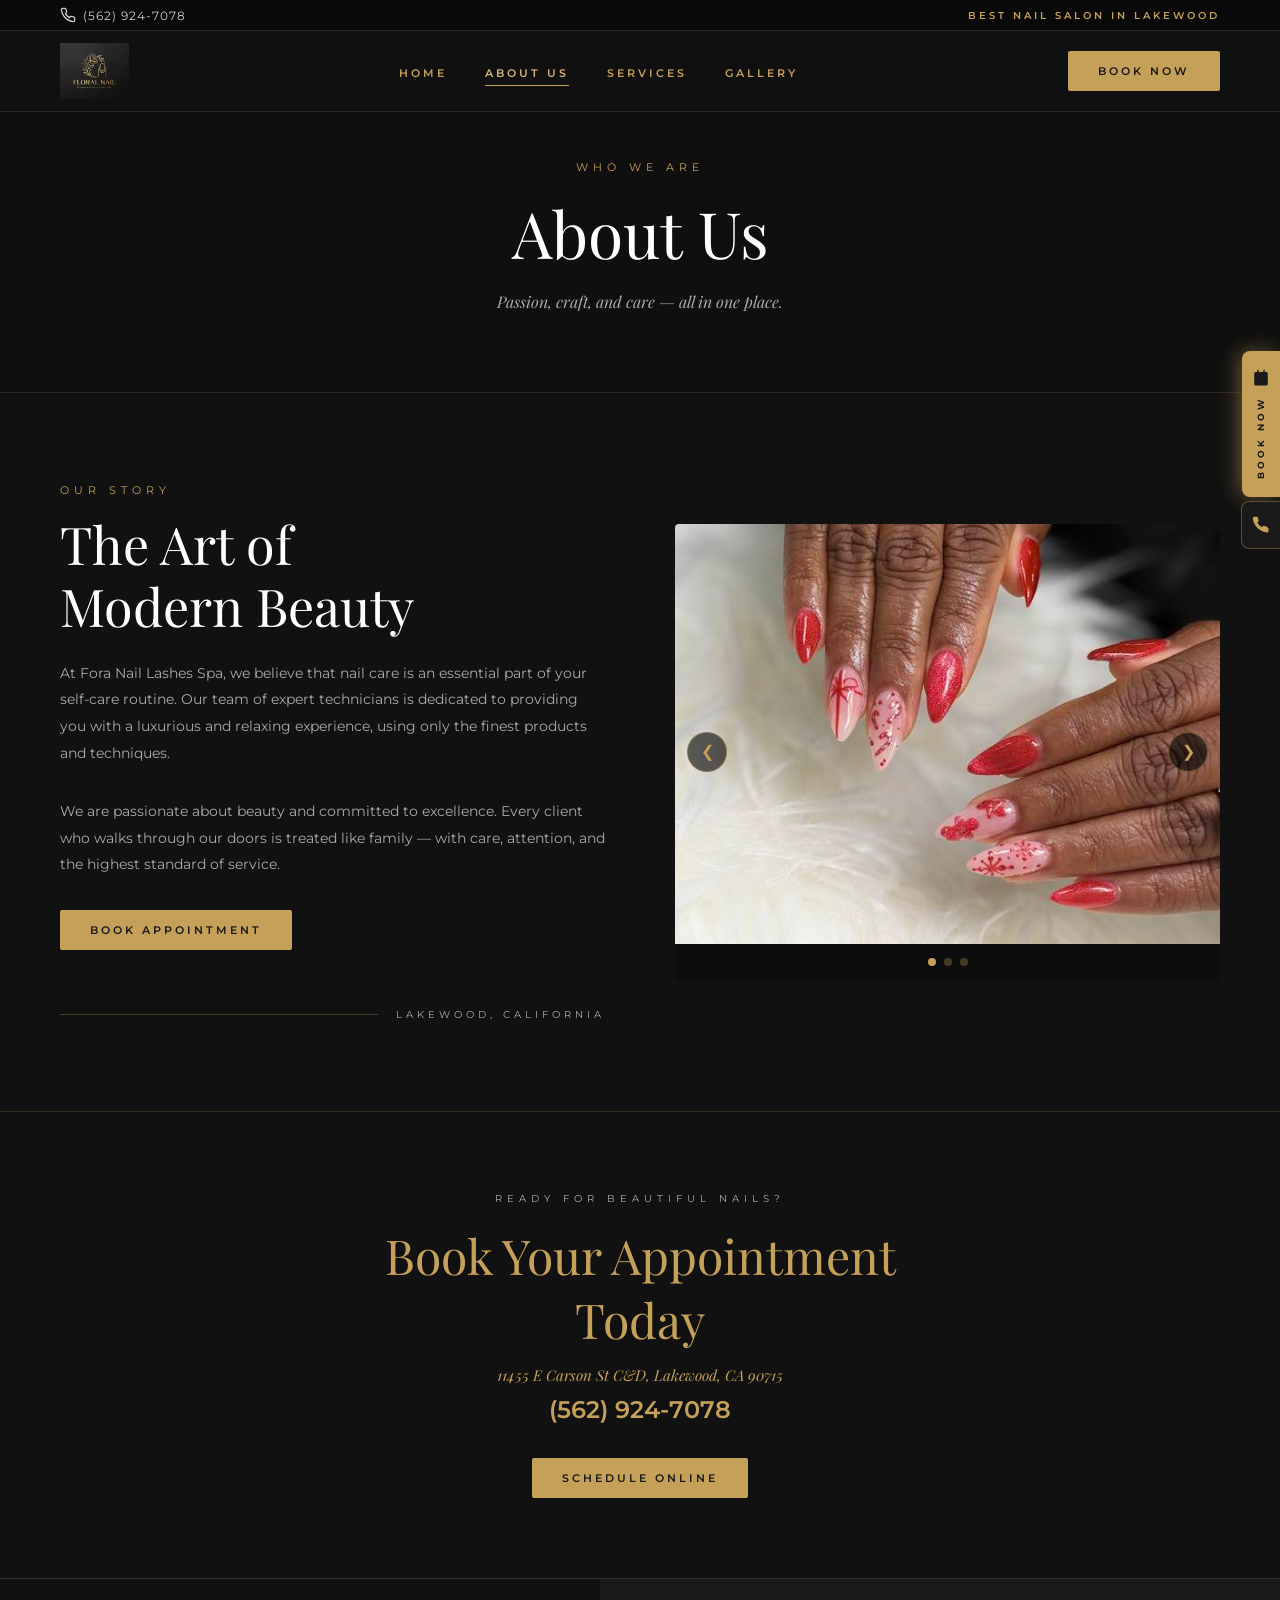
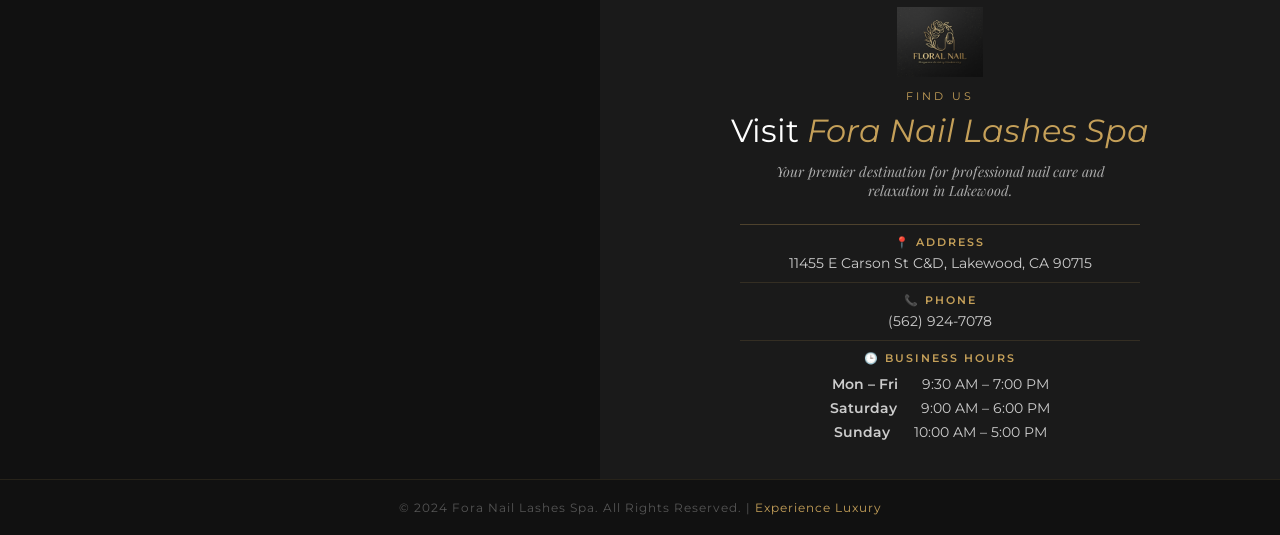
==== about.html @ 73064036 "Initial commit: Fora Nail Lashes Spa website" ====
<!DOCTYPE html>
<html lang="en">
<head>
    <meta charset="UTF-8">
    <meta name="viewport" content="width=device-width, initial-scale=1.0">
    <title>About Us | Fora Nail Lashes Spa – Lakewood, CA</title>
    <meta name="description" content="Learn about Fora Nail Lashes Spa in Lakewood, CA. Our story, our team, and our commitment to luxury nail care and beauty services.">

    <!-- Google Fonts -->
    <link href="https://fonts.googleapis.com/css2?family=Playfair+Display:ital,wght@0,400;0,500;0,600;0,700;1,400&family=Montserrat:wght@300;400;500;600&display=swap" rel="stylesheet">

    <!-- CSS -->
    <link rel="stylesheet" href="styles.min.css">
    <link rel="icon" type="image/jpeg" href="logo.jpg">

    <style>
        /* ===== TEXT LOGO ===== */
        .text-logo {
            display: flex;
            flex-direction: column;
            align-items: flex-start;
            text-decoration: none;
            line-height: 1;
        }
        .text-logo-name {
            font-family: var(--font-heading);
            font-size: 30px;
            font-style: italic;
            font-weight: 400;
            color: var(--primary-gold);
            letter-spacing: 1px;
            line-height: 1;
        }
        .text-logo-tagline {
            font-family: var(--font-body);
            font-size: 8.5px;
            font-weight: 600;
            letter-spacing: 4px;
            text-transform: uppercase;
            color: rgba(197,160,89,0.7);
            margin-top: 5px;
            border-top: 1px solid rgba(197,160,89,0.35);
            padding-top: 4px;
            width: 100%;
        }

        /* ===== PAGE HERO ===== */
        .page-hero {
            padding: 160px 20px 80px;
            text-align: center;
            background: #0f0f0f;
            border-bottom: 1px solid rgba(197,160,89,0.15);
        }
        .page-hero-label {
            display: block;
            font-size: 11px;
            letter-spacing: 5px;
            text-transform: uppercase;
            color: var(--primary-gold);
            margin-bottom: 16px;
        }
        .page-hero-title {
            font-family: var(--font-heading);
            font-size: clamp(40px, 6vw, 64px);
            font-weight: 400;
            color: #ffffff;
            margin-bottom: 16px;
        }
        .page-hero-sub {
            font-family: var(--font-heading);
            font-style: italic;
            font-size: 16px;
            color: var(--text-muted);
        }

        /* ===== SMOOTH SCROLL OFFSET ===== */
        html { scroll-padding-top: 100px; }

        @media (max-width: 768px) {
            .floating-book { display: none; }
            .floating-social { display: none; }
        }
    </style>
</head>
<body>

    <!-- Header -->
    <header class="site-header">
        <div class="top-bar">
            <div class="container top-bar-inner">
                <div class="top-contact">
                    <a href="tel:5629247078" class="phone-link">
                        <svg width="16" height="16" viewBox="0 0 24 24" fill="none" stroke="currentColor" stroke-width="2"><path d="M22 16.92v3a2 2 0 0 1-2.18 2 19.79 19.79 0 0 1-8.63-3.07 19.5 19.5 0 0 1-6-6 19.79 19.79 0 0 1-3.07-8.67A2 2 0 0 1 4.11 2h3a2 2 0 0 1 2 1.72 12.84 12.84 0 0 0 .7 2.81 2 2 0 0 1-.45 2.11L8.09 9.91a16 16 0 0 0 6 6l1.27-1.27a2 2 0 0 1 2.11-.45 12.84 12.84 0 0 0 2.81.7A2 2 0 0 1 22 16.92z"></path></svg>
                        (562) 924-7078
                    </a>
                </div>
                <div class="top-cta">
                    <span class="accent-color">BEST NAIL SALON IN LAKEWOOD</span>
                </div>
            </div>
        </div>

        <nav class="main-header">
            <div class="container header-inner">
                <div class="logo-area">
                    <a href="index.html" class="logo">
                        <img src="logo.jpg" alt="Fora Nail Lashes Spa" class="logo-img">
                    </a>
                </div>

                <div class="main-nav">
                    <ul>
                        <li><a href="index.html">Home</a></li>
                        <li><a href="about.html" class="active">About us</a></li>
                        <li><a href="service.html">Services</a></li>
                        <li><a href="gallery.html">Gallery</a></li>
                    </ul>
                </div>

                <div class="header-actions">
                    <a href="https://foranailslashesspa3332.simplepos.us/" target="_blank" class="btn btn-gold">Book Now</a>
                    <button class="mobile-menu-toggle">
                        <span></span>
                        <span></span>
                        <span></span>
                    </button>
                </div>
            </div>
        </nav>
    </header>

    <!-- Page Hero -->
    <section class="page-hero">
        <span class="page-hero-label">Who We Are</span>
        <h1 class="page-hero-title">About Us</h1>
        <p class="page-hero-sub">Passion, craft, and care — all in one place.</p>
    </section>

    <!-- Our Story Section -->
    <section class="feature-section">
        <div class="container feature-container">
            <div class="feature-text">
                <p class="feature-subtitle">Our Story</p>
                <h2 class="feature-heading">The Art of <br>Modern Beauty</h2>
                <p class="feature-paragraph">At Fora Nail Lashes Spa, we believe that nail care is an essential part of your self-care routine. Our team of expert technicians is dedicated to providing you with a luxurious and relaxing experience, using only the finest products and techniques.</p>
                <p class="feature-paragraph">We are passionate about beauty and committed to excellence. Every client who walks through our doors is treated like family — with care, attention, and the highest standard of service.</p>
                <a href="https://foranailslashesspa3332.simplepos.us/" target="_blank" class="btn btn-gold feature-btn">Book Appointment</a>
                <div class="feature-footer">
                    <span class="feature-footer-line"></span>
                    <span class="feature-address">LAKEWOOD, CALIFORNIA</span>
                </div>
            </div>
            <div class="feature-images">
                <div class="slider-wrapper">
                    <div class="slider-nav">
                        <button class="nav-btn prev-btn" onclick="moveSlider(-1)">❮</button>
                        <button class="nav-btn next-btn" onclick="moveSlider(1)">❯</button>
                    </div>
                    <div class="slider-track" id="aboutSlider">
                        <div class="slide"><img src="our-story-1.jpg" alt="About Fora Nail Lashes Spa 1"></div>
                        <div class="slide"><img src="our-story-2.jpg" alt="About Fora Nail Lashes Spa 2"></div>
                        <div class="slide"><img src="our-story-3.jpg" alt="About Fora Nail Lashes Spa 3"></div>
                    </div>
                    <div class="slider-dots" id="sliderDots"></div>
                </div>
            </div>
        </div>
    </section>

    <!-- CTA Section -->
    <section class="cta-section">
        <div class="container">
            <div class="cta-inner">
                <p class="cta-subtitle">READY FOR BEAUTIFUL NAILS?</p>
                <h2 class="cta-heading" style="color: var(--primary-gold);">Book Your Appointment Today</h2>
                <p class="cta-address" style="color: var(--primary-gold);">11455 E Carson St C&D, Lakewood, CA 90715</p>
                <a href="tel:5629247078" class="cta-phone" style="color: var(--primary-gold);">(562) 924-7078</a>
                <a href="https://foranailslashesspa3332.simplepos.us/" target="_blank" class="btn btn-gold cta-btn">Schedule Online</a>
            </div>
        </div>
    </section>

    <!-- Footer -->
    <footer class="site-footer" style="background-color: #111111;">
        <div class="footer-container" style="display: flex; flex-wrap: wrap; min-height: 320px;">
            <div class="footer-map-container" style="flex: 1; min-width: 300px; min-height: 320px;">
                <iframe src="https://www.google.com/maps/embed?pb=!1m18!1m12!1m3!1d3114.773812836254!2d-121.28258!3d38.677!2m3!1f0!2f0!3f0!3m2!1i1024!2i768!4f13.1!3m3!1m2!1s0x809ade2558853b85%3A0x34813c7fcc2415b9!2sVIP%20Nails%20%26%20Spa!5e0!3m2!1sen!2sus!4v1712800000000!5m2!1sen!2sus" width="100%" height="100%" style="border:0;" allowfullscreen="" loading="lazy"></iframe>
            </div>
            <div class="footer-info-container" style="flex: 1; padding: 28px 40px; background-color: #1a1a1a; display: flex; flex-direction: column; align-items: center; justify-content: center; text-align: center;">
                <div style="margin-bottom: 12px;">
                    <a href="index.html" class="logo">
                        <img src="logo.jpg" alt="Fora Nail Lashes Spa" class="logo-img footer-logo-img">
                    </a>
                </div>
                <p style="color: var(--primary-gold); font-size: 11px; letter-spacing: 3px; text-transform: uppercase; margin-bottom: 8px;">Find Us</p>
                <h2 style="color: #ffffff; font-size: 32px; margin-bottom: 12px; font-weight: 400;">Visit <span style="color: var(--primary-gold); font-style: italic;">Fora Nail Lashes Spa</span></h2>
                <p style="color: #aaaaaa; font-family: var(--font-heading); font-style: italic; font-size: 14px; margin-bottom: 24px; max-width: 380px;">Your premier destination for professional nail care and relaxation in Lakewood.</p>
                <div style="width: 100%; max-width: 400px;">
                    <div style="padding: 10px 0; border-top: 1px solid rgba(197,160,89,0.3);">
                        <span style="display: block; font-size: 11px; color: var(--primary-gold); letter-spacing: 2px; text-transform: uppercase; margin-bottom: 4px; font-weight: 600;">📍 Address</span>
                        <a href="https://maps.app.goo.gl/YourGoogleMapsLink" target="_blank" style="font-size: 14px; color: #cccccc;">11455 E Carson St C&D, Lakewood, CA 90715</a>
                    </div>
                    <div style="padding: 10px 0; border-top: 1px solid rgba(197,160,89,0.15);">
                        <span style="display: block; font-size: 11px; color: var(--primary-gold); letter-spacing: 2px; text-transform: uppercase; margin-bottom: 4px; font-weight: 600;">📞 Phone</span>
                        <a href="tel:5629247078" style="font-size: 14px; color: #cccccc;">(562) 924-7078</a>
                    </div>
                    <div style="padding: 10px 0; border-top: 1px solid rgba(197,160,89,0.15);">
                        <span style="display: block; font-size: 11px; color: var(--primary-gold); letter-spacing: 2px; text-transform: uppercase; margin-bottom: 10px; font-weight: 600;">🕒 Business Hours</span>
                        <div style="display: flex; flex-direction: column; align-items: center; gap: 6px;">
                            <div style="display: flex; justify-content: center; gap: 24px; font-size: 14px; color: #cccccc; width: 100%;">
                                <span style="font-weight: 600;">Mon – Fri</span>
                                <span>9:30 AM – 7:00 PM</span>
                            </div>
                            <div style="display: flex; justify-content: center; gap: 24px; font-size: 14px; color: #cccccc; width: 100%;">
                                <span style="font-weight: 600;">Saturday</span>
                                <span>9:00 AM – 6:00 PM</span>
                            </div>
                            <div style="display: flex; justify-content: center; gap: 24px; font-size: 14px; color: #cccccc; width: 100%;">
                                <span style="font-weight: 600;">Sunday</span>
                                <span>10:00 AM – 5:00 PM</span>
                            </div>
                        </div>
                    </div>
                </div>
            </div>
        </div>
        <div class="footer-bottom">
            <p>&copy; 2024 Fora Nail Lashes Spa. All Rights Reserved. | <span style="color: var(--primary-gold);">Experience Luxury</span></p>
        </div>
    </footer>

    <!-- Floating Social -->

    <!-- Floating Book Now -->
    <div class="floating-book">
        <a href="https://foranailslashesspa3332.simplepos.us/" target="_blank" class="float-book-btn" aria-label="Book Appointment">
            <svg viewBox="0 0 24 24" xmlns="http://www.w3.org/2000/svg"><rect x="3" y="4" width="18" height="18" rx="2" ry="2"/><line x1="16" y1="2" x2="16" y2="6" stroke="#1a1a1a" stroke-width="2" stroke-linecap="round"/><line x1="8" y1="2" x2="8" y2="6" stroke="#1a1a1a" stroke-width="2" stroke-linecap="round"/><line x1="3" y1="10" x2="21" y2="10" stroke="#1a1a1a" stroke-width="2"/></svg>
            <span>Book Now</span>
        </a>
        <a href="tel:5629247078" class="float-call-btn" aria-label="Call Us">
            <svg viewBox="0 0 24 24" xmlns="http://www.w3.org/2000/svg"><path d="M22 16.92v3a2 2 0 0 1-2.18 2 19.79 19.79 0 0 1-8.63-3.07A19.5 19.5 0 0 1 4.11 12a19.79 19.79 0 0 1-3.07-8.67A2 2 0 0 1 3 1.11h3a2 2 0 0 1 2 1.72c.127.96.361 1.903.7 2.81a2 2 0 0 1-.45 2.11L7.09 8.91a16 16 0 0 0 6 6l1.27-1.27a2 2 0 0 1 2.11-.45c.907.339 1.85.573 2.81.7A2 2 0 0 1 21 16h.92z"/></svg>
        </a>
    </div>

    <!-- Scripts -->
    <script>
        // About Slider
        let currentAboutSlide = 0;
        const aboutTrack = document.getElementById('aboutSlider');
        const aboutSlides = document.querySelectorAll('.slide');
        const dotsContainer = document.getElementById('sliderDots');

        aboutSlides.forEach((_, i) => {
            const dot = document.createElement('button');
            dot.className = 'dot' + (i === 0 ? ' active' : '');
            dot.onclick = () => goToSlide(i);
            dotsContainer.appendChild(dot);
        });

        function updateSlider() {
            aboutTrack.style.transform = `translateX(-${currentAboutSlide * 100}%)`;
            document.querySelectorAll('.dot').forEach((dot, i) => {
                dot.classList.toggle('active', i === currentAboutSlide);
            });
        }
        function moveSlider(dir) {
            currentAboutSlide = (currentAboutSlide + dir + aboutSlides.length) % aboutSlides.length;
            updateSlider();
        }
        function goToSlide(index) {
            currentAboutSlide = index;
            updateSlider();
        }
        let aboutInterval = setInterval(() => moveSlider(1), 4000);
        document.querySelector('.slider-wrapper').addEventListener('mouseenter', () => clearInterval(aboutInterval));
        document.querySelector('.slider-wrapper').addEventListener('mouseleave', () => aboutInterval = setInterval(() => moveSlider(1), 4000));

        // Mobile Menu
        const menuToggle = document.querySelector('.mobile-menu-toggle');
        const mainNav = document.querySelector('.main-nav');
        menuToggle.addEventListener('click', () => {
            menuToggle.classList.toggle('active');
            mainNav.classList.toggle('active');
        });

        // Sticky Header
        window.addEventListener('scroll', () => {
            const header = document.querySelector('.main-header');
            header.classList.toggle('scrolled', window.scrollY > 100);
        });
    </script>
</body>
</html>
---- styles.min.css ----
/* ===== CSS VARIABLES ===== */
:root {
    --primary-gold: #C5A059;
    --light-gold: #D4B578;
    --dark-bg: #111111;
    --darker-bg: #0f0f0f;
    --card-bg: #1a1a1a;
    --text-primary: #ffffff;
    --text-secondary: #cccccc;
    --text-muted: #aaaaaa;
    --font-heading: 'Playfair Display', serif;
    --font-body: 'Montserrat', sans-serif;
}

/* ===== RESET & BASE ===== */
*, *::before, *::after { box-sizing: border-box; margin: 0; padding: 0; }
html { scroll-behavior: smooth; scroll-padding-top: 100px; }
body {
    font-family: var(--font-body);
    background-color: var(--dark-bg);
    color: var(--text-primary);
    overflow-x: hidden;
}
a { text-decoration: none; color: inherit; }
img { max-width: 100%; display: block; }
ul { list-style: none; }

/* ===== CONTAINER ===== */
.container {
    max-width: 1200px;
    margin: 0 auto;
    padding: 0 20px;
}

.accent-color { color: var(--primary-gold); }

/* ===== BUTTONS ===== */
.btn {
    display: inline-block;
    padding: 13px 30px;
    font-family: var(--font-body);
    font-size: 11px;
    font-weight: 600;
    letter-spacing: 3px;
    text-transform: uppercase;
    border-radius: 2px;
    transition: all 0.3s ease;
    cursor: pointer;
    border: none;
}
.btn-gold {
    background: var(--primary-gold);
    color: #1a1a1a;
}
.btn-gold:hover {
    background: var(--light-gold);
    transform: translateY(-2px);
    box-shadow: 0 8px 25px rgba(197,160,89,0.4);
}
.btn-outline-gold {
    background: transparent;
    color: var(--primary-gold);
    border: 1px solid var(--primary-gold);
}
.btn-outline-gold:hover {
    background: var(--primary-gold);
    color: #1a1a1a;
}

/* ===== SITE HEADER ===== */
.site-header {
    position: fixed;
    top: 0;
    left: 0;
    right: 0;
    z-index: 1000;
}

/* Top Bar */
.top-bar {
    background: rgba(10,10,10,0.98);
    border-bottom: 1px solid rgba(197,160,89,0.2);
    padding: 7px 0;
}
.top-bar-inner {
    display: flex;
    justify-content: space-between;
    align-items: center;
}
.phone-link {
    display: flex;
    align-items: center;
    gap: 7px;
    color: var(--text-secondary);
    font-size: 12px;
    letter-spacing: 1px;
    transition: color 0.3s;
}
.phone-link:hover { color: var(--primary-gold); }
.top-cta {
    font-size: 10px;
    letter-spacing: 3px;
    font-weight: 600;
    color: var(--primary-gold);
}

/* Main Nav Bar */
.main-header {
    background: rgba(17,17,17,0.92);
    backdrop-filter: blur(12px);
    -webkit-backdrop-filter: blur(12px);
    border-bottom: 1px solid rgba(197,160,89,0.15);
    transition: background 0.3s ease, box-shadow 0.3s ease;
}
.main-header.scrolled {
    background: rgba(8,8,8,0.99);
    box-shadow: 0 4px 30px rgba(0,0,0,0.6);
}
.header-inner {
    display: flex;
    align-items: center;
    justify-content: space-between;
    padding: 12px 20px;
}
.logo-area { flex-shrink: 0; }
.logo { display: flex; align-items: center; }
.logo-image {
    height: 54px;
    width: auto;
    object-fit: contain;
}
.logo-img {
    height: 56px;
    width: auto;
    object-fit: contain;
    display: block;
}
.footer-logo-img {
    height: 70px;
}

/* Navigation Links */
.main-nav ul {
    display: flex;
    gap: 38px;
    align-items: center;
}
.main-nav a {
    font-size: 11px;
    font-weight: 600;
    letter-spacing: 3px;
    text-transform: uppercase;
    color: var(--primary-gold) !important;
    padding: 4px 0;
    position: relative;
    transition: color 0.3s;
}
.main-nav a::after {
    content: '';
    position: absolute;
    bottom: -2px;
    left: 0;
    width: 0;
    height: 1px;
    background: var(--primary-gold);
    transition: width 0.3s ease;
}
.main-nav a:hover::after,
.main-nav a.active::after { width: 100%; }
.main-nav a:hover,
.main-nav a.active { color: var(--light-gold) !important; }

/* Header CTA + Hamburger */
.header-actions {
    display: flex;
    align-items: center;
    gap: 16px;
}
.mobile-menu-toggle {
    display: none;
    flex-direction: column;
    gap: 5px;
    background: none;
    border: none;
    cursor: pointer;
    padding: 4px;
}
.mobile-menu-toggle span {
    display: block;
    width: 24px;
    height: 2px;
    background: var(--primary-gold);
    border-radius: 2px;
    transition: all 0.3s ease;
}
.mobile-menu-toggle.active span:nth-child(1) { transform: rotate(45deg) translate(5px, 5px); }
.mobile-menu-toggle.active span:nth-child(2) { opacity: 0; }
.mobile-menu-toggle.active span:nth-child(3) { transform: rotate(-45deg) translate(5px, -5px); }

/* ===== HERO SECTION ===== */
.hero-section {
    position: relative;
    min-height: 100vh;
    padding: 0 !important;
    display: flex;
    align-items: center;
    justify-content: center;
    text-align: center;
    overflow: hidden;
}
.hero-bg-slider {
    position: absolute;
    inset: 0;
    z-index: 0;
}
.hero-bg-slide {
    position: absolute;
    inset: 0;
    background-size: cover;
    background-position: center;
    background-repeat: no-repeat;
    opacity: 0;
    transition: opacity 1.4s ease-in-out;
}
.hero-bg-slide.active { opacity: 1; }
.hero-overlay {
    position: absolute;
    inset: 0;
    z-index: 1;
    background: linear-gradient(
        to bottom,
        rgba(0,0,0,0.55) 0%,
        rgba(0,0,0,0.35) 50%,
        rgba(0,0,0,0.65) 100%
    ) !important;
}
.hero-content {
    position: relative;
    z-index: 2;
    max-width: 720px;
    padding: 20px;
    padding-top: 0 !important;
}
.hero-badge {
    display: inline-block;
    font-family: var(--font-body);
    font-size: 10px;
    font-weight: 600;
    letter-spacing: 5px;
    text-transform: uppercase;
    color: var(--primary-gold);
    border: 1px solid rgba(197,160,89,0.55);
    padding: 9px 24px;
    margin-bottom: 28px;
    border-radius: 1px;
}
.hero-title {
    font-family: var(--font-heading);
    font-size: clamp(52px, 9vw, 88px);
    font-weight: 400;
    line-height: 1.08;
    color: #ffffff;
    margin-bottom: 22px;
    text-shadow: 0 2px 20px rgba(0,0,0,0.9), 0 0 40px rgba(197,160,89,0.4) !important;
}
.hero-subtitle {
    font-family: var(--font-body);
    font-size: 13px;
    letter-spacing: 5px;
    text-transform: uppercase;
    color: var(--text-secondary);
    margin-bottom: 10px;
    text-shadow: 0 2px 8px rgba(0,0,0,0.8) !important;
}
.hero-address {
    font-family: var(--font-heading);
    font-size: 15px;
    font-style: italic;
    color: var(--primary-gold);
    margin-bottom: 20px;
    text-shadow: 0 2px 8px rgba(0,0,0,0.8) !important;
}
.hero-divider {
    display: flex;
    align-items: center;
    justify-content: center;
    gap: 18px;
    margin: 20px 0;
}
.divider-line {
    display: block;
    width: 80px;
    height: 1px;
    background: rgba(197,160,89,0.45);
}
.divider-icon { color: var(--primary-gold); font-size: 16px; }

/* ===== FEATURE / OUR STORY SECTION ===== */
.feature-section {
    padding: 90px 0;
    background: #111111;
}
.feature-container {
    display: flex;
    align-items: center;
    gap: 70px;
    flex-wrap: wrap;
}
.feature-text { flex: 1; min-width: 300px; }
.feature-subtitle {
    display: block;
    color: var(--primary-gold);
    font-size: 11px;
    letter-spacing: 5px;
    text-transform: uppercase;
    margin-bottom: 16px;
}
.feature-heading {
    font-family: var(--font-heading);
    font-size: clamp(34px, 5vw, 52px);
    font-weight: 400;
    line-height: 1.2;
    color: #ffffff;
    margin-bottom: 22px;
}
.feature-paragraph {
    color: var(--text-muted);
    font-size: 14px;
    line-height: 1.9;
    margin-bottom: 32px;
}
.feature-btn { margin-bottom: 28px; display: inline-block; }
.feature-footer {
    display: flex;
    align-items: center;
    gap: 18px;
    margin-top: 30px;
}
.feature-footer-line {
    display: block;
    flex: 1;
    height: 1px;
    background: rgba(197,160,89,0.3);
}
.feature-address {
    font-size: 10px;
    letter-spacing: 4px;
    color: var(--text-muted);
    white-space: nowrap;
    text-transform: uppercase;
}
.feature-images { flex: 1; min-width: 300px; }

/* ===== ABOUT SLIDER ===== */
.slider-wrapper {
    position: relative;
    overflow: hidden;
    border-radius: 4px;
}
.slider-nav {
    position: absolute;
    top: 50%;
    transform: translateY(-50%);
    left: 0;
    right: 0;
    display: flex;
    justify-content: space-between;
    z-index: 10;
    padding: 0 12px;
    pointer-events: none;
}
.nav-btn {
    pointer-events: all;
    background: rgba(0,0,0,0.6);
    color: var(--primary-gold);
    border: 1px solid rgba(197,160,89,0.4);
    width: 40px;
    height: 40px;
    border-radius: 50%;
    font-size: 16px;
    cursor: pointer;
    transition: all 0.3s ease;
    display: flex;
    align-items: center;
    justify-content: center;
}
.nav-btn:hover {
    background: var(--primary-gold);
    color: #1a1a1a;
}
.slider-track {
    display: flex;
    transition: transform 0.5s ease;
}
.slide { min-width: 100%; }
.slide img { width: 100%; height: 420px; object-fit: cover; display: block; }
.slider-dots {
    display: flex;
    justify-content: center;
    gap: 8px;
    padding: 14px;
    background: rgba(0,0,0,0.25);
}
.dot {
    width: 8px;
    height: 8px;
    border-radius: 50%;
    background: rgba(197,160,89,0.3);
    border: none;
    cursor: pointer;
    transition: background 0.3s;
    padding: 0;
}
.dot.active { background: var(--primary-gold); }

/* ===== SERVICES SECTION ===== */
.services-section {
    background: #0f0f0f;
    padding: 80px 0 0;
}
.services-header {
    text-align: center;
    margin-bottom: 50px;
    padding: 0 20px;
}
.services-label {
    display: block;
    color: var(--primary-gold);
    font-size: 11px;
    letter-spacing: 5px;
    text-transform: uppercase;
    margin-bottom: 12px;
}
.services-title {
    font-family: var(--font-heading);
    font-size: clamp(32px, 5vw, 50px);
    font-weight: 400;
    color: #ffffff;
}
.services-grid {
    display: grid;
    grid-template-columns: repeat(4, 1fr);
}
.service-card { position: relative; overflow: hidden; }
.service-text-card {
    background: #1a1a1a;
    display: flex;
    flex-direction: column;
    align-items: center;
    justify-content: center;
    padding: 40px 24px;
    min-height: 260px;
    border: 1px solid rgba(197,160,89,0.08);
}
.service-name {
    font-family: var(--font-heading);
    font-size: 26px;
    font-weight: 400;
    color: #ffffff;
    margin-bottom: 20px;
    text-align: center;
}
.service-menu-btn {
    display: inline-block;
    font-size: 10px;
    letter-spacing: 3px;
    text-transform: uppercase;
    color: var(--primary-gold);
    border: 1px solid rgba(197,160,89,0.4);
    padding: 9px 22px;
    transition: all 0.3s ease;
    border-radius: 1px;
}
.service-menu-btn:hover {
    background: var(--primary-gold);
    color: #1a1a1a;
    border-color: var(--primary-gold);
}
.service-photo-card { min-height: 260px; }
.service-photo-card img {
    width: 100%;
    height: 100%;
    min-height: 260px;
    object-fit: cover;
    display: block;
    transition: transform 0.5s ease;
}
.service-photo-card:hover img { transform: scale(1.06); }
.service-span-2 { grid-column: span 2; }
.service-photo-card { background-color: #1a1a1a; }

/* ===== CTA SECTION ===== */
.cta-section {
    background: #111111;
    border-top: 1px solid rgba(197,160,89,0.2);
    border-bottom: 1px solid rgba(197,160,89,0.2);
    padding: 80px 20px;
    text-align: center;
}
.cta-inner { max-width: 600px; margin: 0 auto; }
.cta-subtitle {
    font-size: 10px;
    letter-spacing: 5px;
    color: var(--text-muted);
    margin-bottom: 18px;
}
.cta-heading {
    font-family: var(--font-heading);
    font-size: clamp(30px, 5vw, 48px);
    font-weight: 400;
    margin-bottom: 14px;
}
.cta-address {
    font-family: var(--font-heading);
    font-style: italic;
    font-size: 15px;
    margin-bottom: 10px;
}
.cta-phone {
    display: block;
    font-size: 24px;
    font-weight: 600;
    margin-bottom: 34px;
    transition: opacity 0.3s;
}
.cta-phone:hover { opacity: 0.8; }
.cta-btn { display: inline-block; }

/* ===== FOOTER ===== */
.site-footer { background: #111111; }
.footer-container { display: flex; flex-wrap: wrap; min-height: 320px; }
.footer-map-container { flex: 1; min-width: 300px; min-height: 320px; }
.footer-info-container {
    flex: 1;
    padding: 28px 40px;
    background-color: #1a1a1a;
    display: flex;
    flex-direction: column;
    align-items: center;
    justify-content: center;
    text-align: center;
}
.footer-bottom {
    text-align: center;
    padding: 20px;
    border-top: 1px solid rgba(197,160,89,0.12);
    font-size: 12px;
    color: #555555;
    letter-spacing: 1px;
}

/* ===== SECTION LABEL ===== */
.section-label {
    display: block;
    color: var(--primary-gold);
    font-size: 12px;
    letter-spacing: 5px;
    text-transform: uppercase;
    margin-bottom: 14px;
}

/* ===== GALLERY ===== */
.gallery-section { padding: 70px 40px 50px; background: #0f0f0f; }
.gal-item { position: relative; cursor: pointer; overflow: hidden; border-radius: 4px; height: 240px; }
.gal-item img { width: 100%; height: 100%; object-fit: cover; transition: transform 0.5s ease; }
.gal-item:hover img { transform: scale(1.07); }
.gal-overlay {
    position: absolute;
    inset: 0;
    background: rgba(197,160,89,0.3);
    display: flex;
    align-items: center;
    justify-content: center;
    opacity: 0;
    transition: opacity 0.3s ease;
}
.gal-item:hover .gal-overlay { opacity: 1; }

/* ===== REVIEW CARDS ===== */
.review-card {
    background-color: #1e1e1e;
    padding: 24px;
    border-radius: 8px;
    border: 1px solid rgba(197,160,89,0.2);
    text-align: left;
    flex: 1;
    min-width: 280px;
    max-width: 360px;
    transition: transform 0.3s ease, border-color 0.3s ease;
}
.review-card:hover {
    transform: translateY(-6px);
    border-color: var(--primary-gold);
}

/* ===== FLOATING SOCIAL (LEFT) ===== */
.floating-social {
    position: fixed;
    left: 0;
    top: 50%;
    transform: translateY(-50%);
    z-index: 10000;
    display: flex;
    flex-direction: column;
    gap: 3px;
}
.social-tab {
    width: 46px;
    height: 46px;
    display: flex;
    align-items: center;
    justify-content: center;
    background: rgba(17,17,17,0.92);
    border: 1px solid rgba(197,160,89,0.4);
    border-left: none;
    color: var(--primary-gold);
    transition: all 0.3s ease;
    border-radius: 0 6px 6px 0;
}
.social-tab:hover {
    background: var(--primary-gold);
    color: #111;
    width: 54px;
}
.social-tab svg { width: 18px; height: 18px; fill: currentColor; }

/* ===== FLOATING BOOK NOW (RIGHT) ===== */
.floating-book {
    position: fixed;
    right: 0;
    top: 50%;
    transform: translateY(-50%);
    z-index: 9998;
    display: flex;
    flex-direction: column;
    align-items: center;
}
.float-book-btn {
    background: var(--primary-gold);
    color: #1a1a1a;
    padding: 18px 10px;
    border-radius: 8px 0 0 8px;
    text-decoration: none;
    display: flex;
    flex-direction: column;
    align-items: center;
    gap: 10px;
    box-shadow: -4px 0 20px rgba(197,160,89,0.45);
    transition: padding 0.2s ease, box-shadow 0.2s ease;
}
.float-book-btn:hover {
    box-shadow: -6px 0 30px rgba(197,160,89,0.7);
    padding-right: 4px;
}
.float-book-btn span {
    font-family: var(--font-body);
    font-size: 9px;
    font-weight: 700;
    letter-spacing: 3px;
    text-transform: uppercase;
    writing-mode: vertical-lr;
    transform: rotate(180deg);
    color: #1a1a1a;
}
.float-book-btn svg { width: 18px; height: 18px; flex-shrink: 0; fill: #1a1a1a; }
.float-call-btn {
    background: #1a1a1a;
    border: 1px solid rgba(197,160,89,0.4);
    border-right: none;
    color: var(--primary-gold);
    padding: 14px 10px;
    border-radius: 8px 0 0 8px;
    text-decoration: none;
    display: flex;
    align-items: center;
    justify-content: center;
    margin-top: 4px;
    transition: background 0.2s ease;
}
.float-call-btn:hover { background: rgba(197,160,89,0.15); }
.float-call-btn svg { width: 18px; height: 18px; fill: currentColor; }

/* ===== LIGHTBOX ===== */
#lightbox {
    display: none;
    position: fixed;
    z-index: 99999;
    padding-top: 50px;
    left: 0; top: 0;
    width: 100%; height: 100%;
    overflow: auto;
    background-color: rgba(0,0,0,0.95);
    cursor: pointer;
}
.lightbox-content {
    margin: auto;
    display: block;
    max-width: 90%;
    max-height: 80vh;
    border: 2px solid var(--primary-gold);
    border-radius: 8px;
    object-fit: contain;
    cursor: default;
}
#caption {
    margin: auto;
    display: block;
    width: 80%;
    max-width: 700px;
    text-align: center;
    color: var(--primary-gold);
    padding: 20px 0;
    font-family: var(--font-heading);
    font-size: 24px;
    font-style: italic;
}
.close-lightbox {
    position: fixed;
    top: 15px; right: 35px;
    color: var(--primary-gold);
    font-size: 40px;
    font-weight: bold;
    cursor: pointer;
    transition: 0.3s;
    line-height: 1;
}
.close-lightbox:hover { color: #fff; }

/* ===== MOBILE RESPONSIVE ===== */
@media (max-width: 1024px) {
    .services-grid { grid-template-columns: repeat(2, 1fr); }
}
@media (max-width: 768px) {
    .main-nav {
        position: fixed;
        inset: 0;
        background: rgba(8,8,8,0.99);
        z-index: 9999;
        display: none;
        align-items: center;
        justify-content: center;
    }
    .main-nav.active { display: flex; }
    .main-nav ul { flex-direction: column; gap: 32px; text-align: center; }
    .main-nav a { font-size: 14px; letter-spacing: 4px; }
    .mobile-menu-toggle { display: flex; }
    .header-actions .btn-gold { display: none; }
    .feature-container { flex-direction: column; gap: 40px; }
    .services-grid { grid-template-columns: repeat(2, 1fr); }
    .footer-container { flex-direction: column; }
    .footer-map-container { min-height: 250px; }
    .gallery-section { padding: 50px 16px 40px; }
    .floating-book { display: none; }
    .floating-social { display: none; }
}
@media (max-width: 480px) {
    .services-grid { grid-template-columns: 1fr; }
    .hero-title { font-size: 40px; }
    .top-cta { display: none; }
}
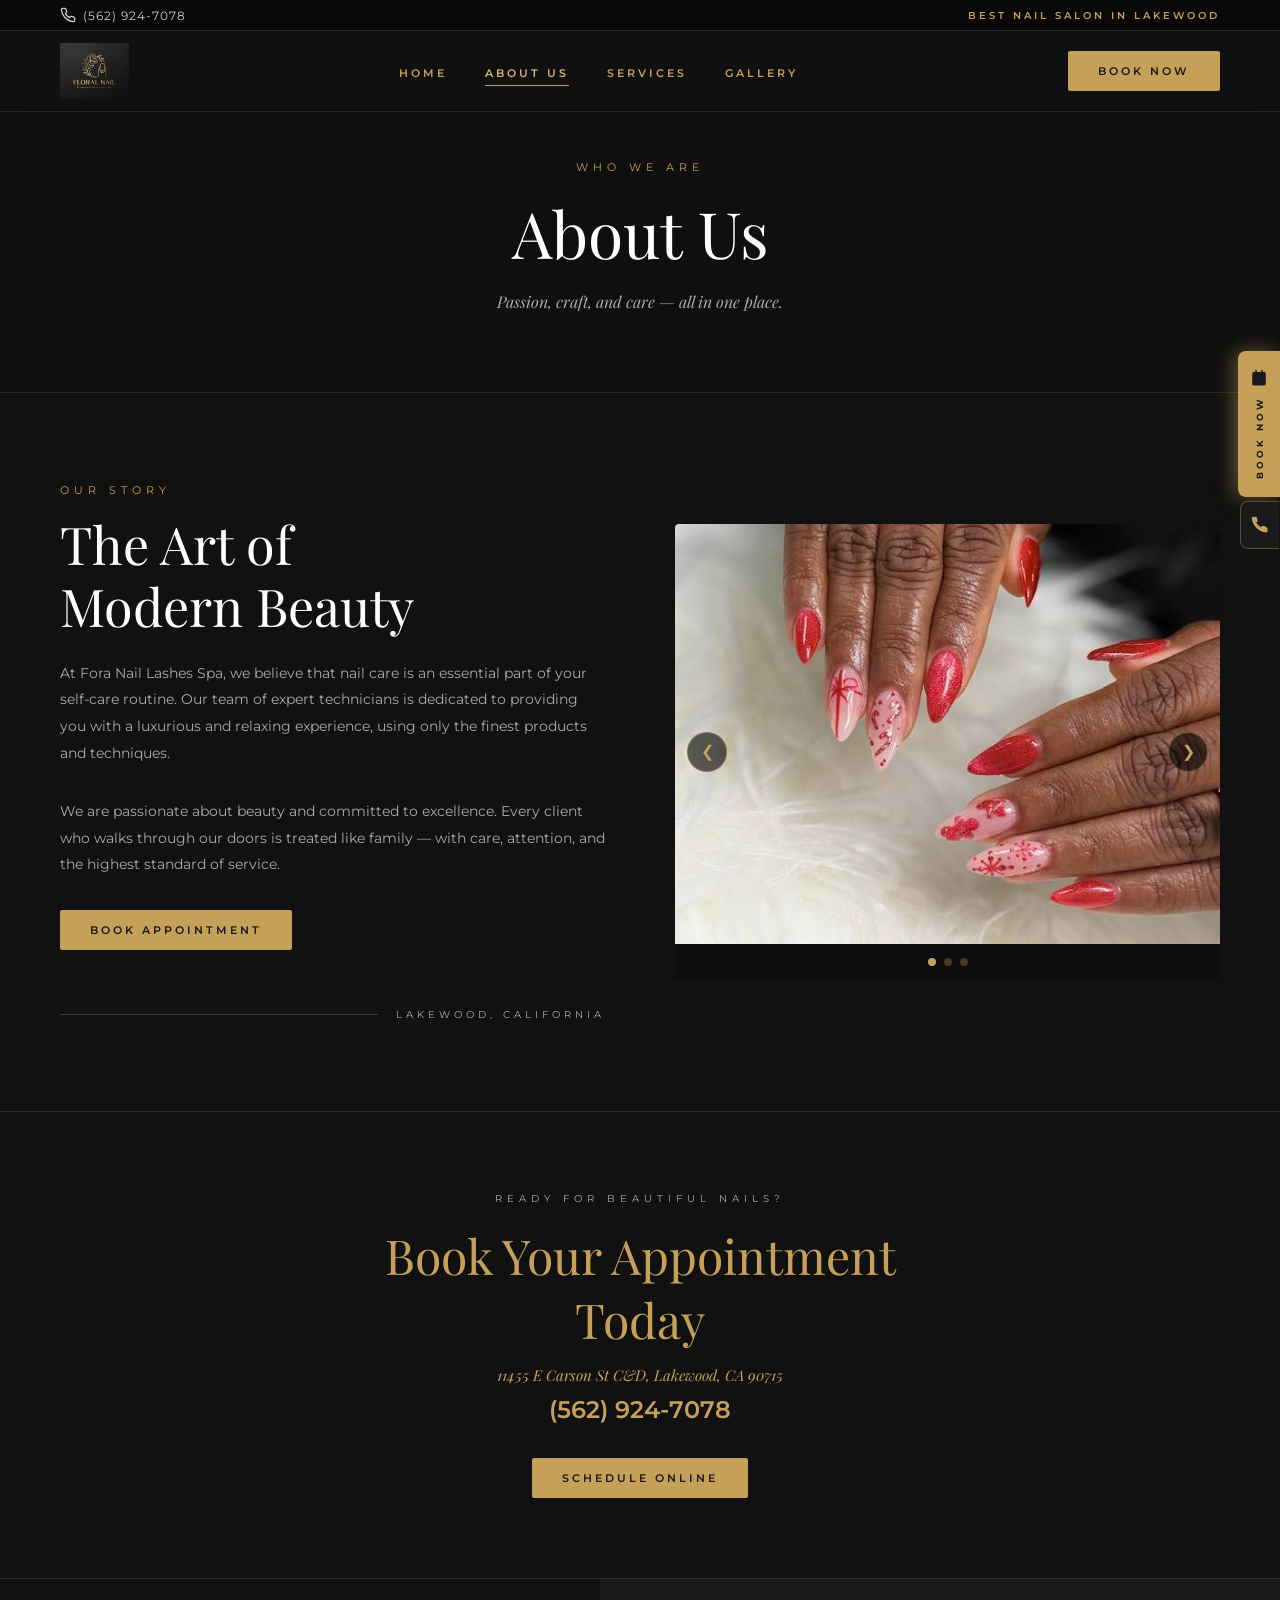
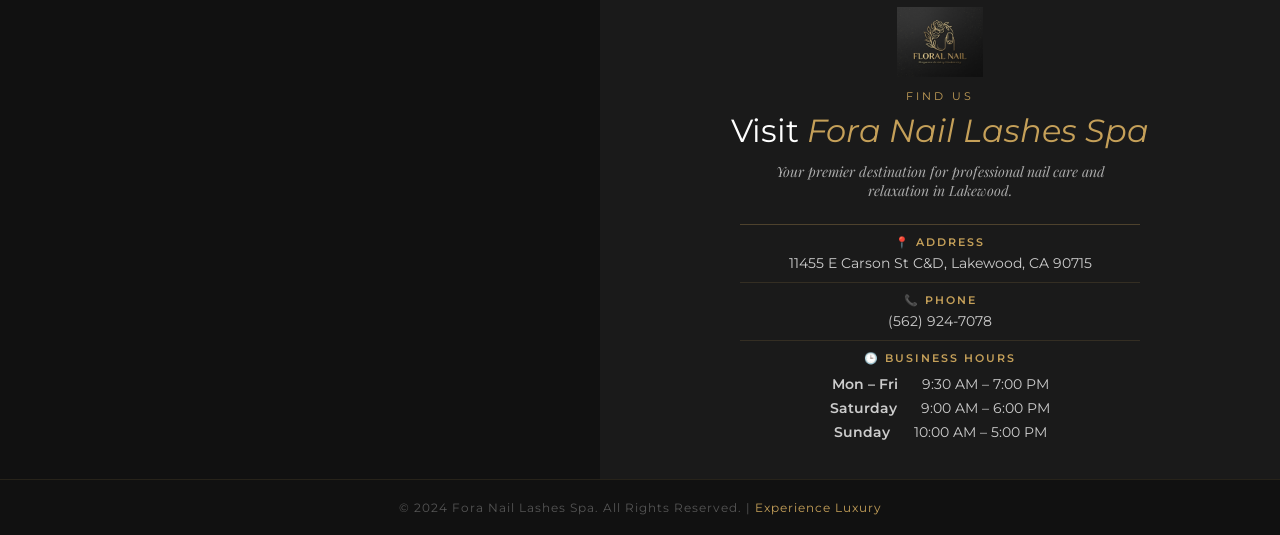
==== commit 25b52316: "Keep Book Now and Call buttons on right edge on mobile" ====
--- a/about.html
+++ b/about.html
@@ -77,7 +77,6 @@
         html { scroll-padding-top: 100px; }
 
         @media (max-width: 768px) {
-            .floating-book { display: none; }
             .floating-social { display: none; }
         }
     </style>
--- a/styles.min.css
+++ b/styles.min.css
@@ -750,7 +750,6 @@
     .footer-container { flex-direction: column; }
     .footer-map-container { min-height: 250px; }
     .gallery-section { padding: 50px 16px 40px; }
-    .floating-book { display: none; }
     .floating-social { display: none; }
 }
 @media (max-width: 480px) {
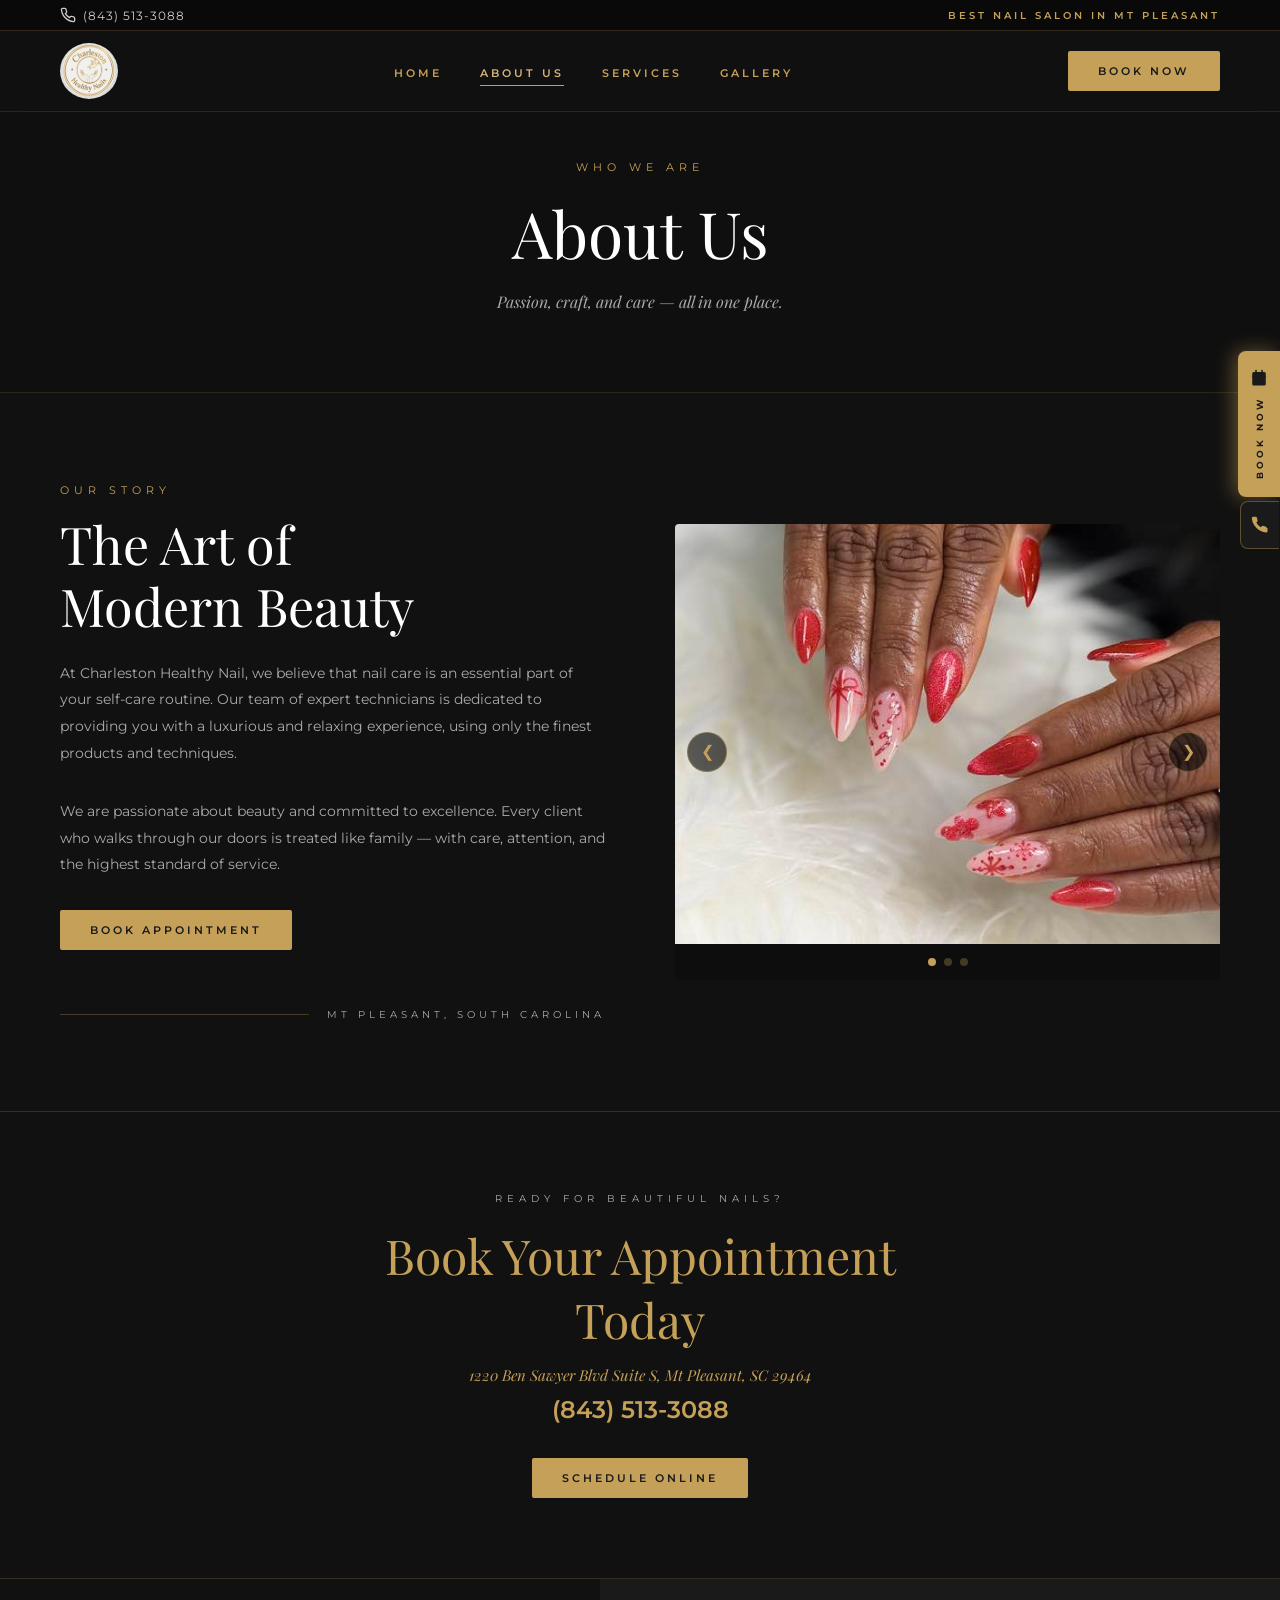
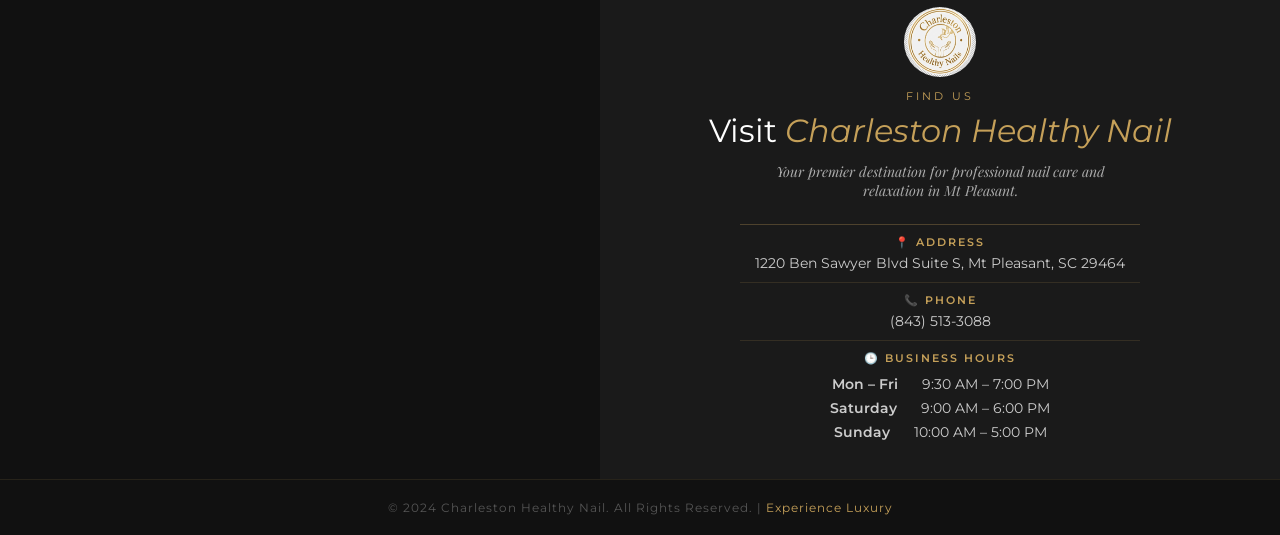
==== commit 81cbeb84: "Deploy Charleston Healthy Nail website - updated branding, phone, booking link" ====
--- a/about.html
+++ b/about.html
@@ -3,15 +3,15 @@
 <head>
     <meta charset="UTF-8">
     <meta name="viewport" content="width=device-width, initial-scale=1.0">
-    <title>About Us | Fora Nail Lashes Spa – Lakewood, CA</title>
-    <meta name="description" content="Learn about Fora Nail Lashes Spa in Lakewood, CA. Our story, our team, and our commitment to luxury nail care and beauty services.">
+    <title>About Us | Best Nail Salon in Mt Pleasant SC | Charleston Healthy Nail</title>
+    <meta name="description" content="Looking for the best nail salon in Mt Pleasant SC? Charleston Healthy Nail offers top-rated manicures, pedicures, acrylics, dipping powder, lashes, and waxing. Book your appointment today!">
 
     <!-- Google Fonts -->
     <link href="https://fonts.googleapis.com/css2?family=Playfair+Display:ital,wght@0,400;0,500;0,600;0,700;1,400&family=Montserrat:wght@300;400;500;600&display=swap" rel="stylesheet">
 
     <!-- CSS -->
     <link rel="stylesheet" href="styles.min.css">
-    <link rel="icon" type="image/jpeg" href="logo.jpg">
+    <link rel="icon" type="image/jpeg" href="logo.png">
 
     <style>
         /* ===== TEXT LOGO ===== */
@@ -77,9 +77,76 @@
         html { scroll-padding-top: 100px; }
 
         @media (max-width: 768px) {
-            .floating-social { display: none; }
+            .floating-social {
+                display: flex;
+                top: auto;
+                bottom: 20px;
+                left: 20px;
+                transform: none;
+                flex-direction: row;
+                gap: 12px;
+                z-index: 10000;
+            }
+            .floating-social .social-tab {
+                border-radius: 50%;
+                border: 1px solid rgba(197,160,89,0.4);
+                width: 44px;
+                height: 44px;
+                box-shadow: 0 4px 12px rgba(0,0,0,0.5);
+            }
+            .floating-social .social-tab:hover {
+                width: 44px;
+            }
         }
     </style>
+
+    <!-- Open Graph SEO -->
+    <meta property="og:title" content="About Us | Charleston Healthy Nail">
+    <meta property="og:description" content="Charleston Healthy Nail in Mt Pleasant offers premium manicures, pedicures, acrylics, and more. Experience luxury nail care with our expert technicians.">
+    <meta property="og:image" content="logo.png">
+    <meta property="og:type" content="website">
+    <meta property="og:locale" content="en_US">
+    
+    <!-- Schema.org JSON-LD -->
+    <script type="application/ld+json">
+    {
+      "@context": "https://schema.org",
+      "@type": "NailSalon",
+      "name": "Charleston Healthy Nail",
+      "image": "logo.png",
+      "@id": "",
+      "url": "#",
+      "telephone": "(843) 513-3088",
+      "address": {
+        "@type": "PostalAddress",
+        "streetAddress": "1220 Ben Sawyer Blvd Suite S",
+        "addressLocality": "Mt Pleasant",
+        "addressRegion": "CA",
+        "postalCode": "29464",
+        "addressCountry": "US"
+      },
+      "openingHoursSpecification": [
+        {
+          "@type": "OpeningHoursSpecification",
+          "dayOfWeek": ["Monday", "Tuesday", "Wednesday", "Thursday", "Friday"],
+          "opens": "09:30",
+          "closes": "19:00"
+        },
+        {
+          "@type": "OpeningHoursSpecification",
+          "dayOfWeek": "Saturday",
+          "opens": "09:00",
+          "closes": "18:00"
+        },
+        {
+          "@type": "OpeningHoursSpecification",
+          "dayOfWeek": "Sunday",
+          "opens": "10:00",
+          "closes": "17:00"
+        }
+      ]
+    }
+    </script>
 </head>
 <body>
 
@@ -88,13 +155,13 @@
         <div class="top-bar">
             <div class="container top-bar-inner">
                 <div class="top-contact">
-                    <a href="tel:5629247078" class="phone-link">
+                    <a href="tel:8435133088" class="phone-link">
                         <svg width="16" height="16" viewBox="0 0 24 24" fill="none" stroke="currentColor" stroke-width="2"><path d="M22 16.92v3a2 2 0 0 1-2.18 2 19.79 19.79 0 0 1-8.63-3.07 19.5 19.5 0 0 1-6-6 19.79 19.79 0 0 1-3.07-8.67A2 2 0 0 1 4.11 2h3a2 2 0 0 1 2 1.72 12.84 12.84 0 0 0 .7 2.81 2 2 0 0 1-.45 2.11L8.09 9.91a16 16 0 0 0 6 6l1.27-1.27a2 2 0 0 1 2.11-.45 12.84 12.84 0 0 0 2.81.7A2 2 0 0 1 22 16.92z"></path></svg>
-                        (562) 924-7078
+                        (843) 513-3088
                     </a>
                 </div>
                 <div class="top-cta">
-                    <span class="accent-color">BEST NAIL SALON IN LAKEWOOD</span>
+                    <span class="accent-color">BEST NAIL SALON IN MT PLEASANT</span>
                 </div>
             </div>
         </div>
@@ -103,7 +170,7 @@
             <div class="container header-inner">
                 <div class="logo-area">
                     <a href="index.html" class="logo">
-                        <img src="logo.jpg" alt="Fora Nail Lashes Spa" class="logo-img">
+                        <img src="logo.png" alt="Charleston Healthy Nail" class="logo-img">
                     </a>
                 </div>
 
@@ -117,7 +184,7 @@
                 </div>
 
                 <div class="header-actions">
-                    <a href="https://foranailslashesspa3332.simplepos.us/" target="_blank" class="btn btn-gold">Book Now</a>
+                    <a href="https://iluvnails5221.simplepos.us/" target="_blank" class="btn btn-gold">Book Now</a>
                     <button class="mobile-menu-toggle">
                         <span></span>
                         <span></span>
@@ -141,12 +208,12 @@
             <div class="feature-text">
                 <p class="feature-subtitle">Our Story</p>
                 <h2 class="feature-heading">The Art of <br>Modern Beauty</h2>
-                <p class="feature-paragraph">At Fora Nail Lashes Spa, we believe that nail care is an essential part of your self-care routine. Our team of expert technicians is dedicated to providing you with a luxurious and relaxing experience, using only the finest products and techniques.</p>
+                <p class="feature-paragraph">At Charleston Healthy Nail, we believe that nail care is an essential part of your self-care routine. Our team of expert technicians is dedicated to providing you with a luxurious and relaxing experience, using only the finest products and techniques.</p>
                 <p class="feature-paragraph">We are passionate about beauty and committed to excellence. Every client who walks through our doors is treated like family — with care, attention, and the highest standard of service.</p>
-                <a href="https://foranailslashesspa3332.simplepos.us/" target="_blank" class="btn btn-gold feature-btn">Book Appointment</a>
+                <a href="https://iluvnails5221.simplepos.us/" target="_blank" class="btn btn-gold feature-btn">Book Appointment</a>
                 <div class="feature-footer">
                     <span class="feature-footer-line"></span>
-                    <span class="feature-address">LAKEWOOD, CALIFORNIA</span>
+                    <span class="feature-address">MT PLEASANT, SOUTH CAROLINA</span>
                 </div>
             </div>
             <div class="feature-images">
@@ -156,9 +223,9 @@
                         <button class="nav-btn next-btn" onclick="moveSlider(1)">❯</button>
                     </div>
                     <div class="slider-track" id="aboutSlider">
-                        <div class="slide"><img src="our-story-1.jpg" alt="About Fora Nail Lashes Spa 1"></div>
-                        <div class="slide"><img src="our-story-2.jpg" alt="About Fora Nail Lashes Spa 2"></div>
-                        <div class="slide"><img src="our-story-3.jpg" alt="About Fora Nail Lashes Spa 3"></div>
+                        <div class="slide"><img src="our-story-1.jpg" alt="About Charleston Healthy Nail 1"></div>
+                        <div class="slide"><img src="our-story-2.jpg" alt="About Charleston Healthy Nail 2"></div>
+                        <div class="slide"><img src="our-story-3.jpg" alt="About Charleston Healthy Nail 3"></div>
                     </div>
                     <div class="slider-dots" id="sliderDots"></div>
                 </div>
@@ -172,9 +239,9 @@
             <div class="cta-inner">
                 <p class="cta-subtitle">READY FOR BEAUTIFUL NAILS?</p>
                 <h2 class="cta-heading" style="color: var(--primary-gold);">Book Your Appointment Today</h2>
-                <p class="cta-address" style="color: var(--primary-gold);">11455 E Carson St C&D, Lakewood, CA 90715</p>
-                <a href="tel:5629247078" class="cta-phone" style="color: var(--primary-gold);">(562) 924-7078</a>
-                <a href="https://foranailslashesspa3332.simplepos.us/" target="_blank" class="btn btn-gold cta-btn">Schedule Online</a>
+                <p class="cta-address" style="color: var(--primary-gold);">1220 Ben Sawyer Blvd Suite S, Mt Pleasant, SC 29464</p>
+                <a href="tel:8435133088" class="cta-phone" style="color: var(--primary-gold);">(843) 513-3088</a>
+                <a href="https://iluvnails5221.simplepos.us/" target="_blank" class="btn btn-gold cta-btn">Schedule Online</a>
             </div>
         </div>
     </section>
@@ -183,25 +250,25 @@
     <footer class="site-footer" style="background-color: #111111;">
         <div class="footer-container" style="display: flex; flex-wrap: wrap; min-height: 320px;">
             <div class="footer-map-container" style="flex: 1; min-width: 300px; min-height: 320px;">
-                <iframe src="https://www.google.com/maps/embed?pb=!1m18!1m12!1m3!1d3114.773812836254!2d-121.28258!3d38.677!2m3!1f0!2f0!3f0!3m2!1i1024!2i768!4f13.1!3m3!1m2!1s0x809ade2558853b85%3A0x34813c7fcc2415b9!2sVIP%20Nails%20%26%20Spa!5e0!3m2!1sen!2sus!4v1712800000000!5m2!1sen!2sus" width="100%" height="100%" style="border:0;" allowfullscreen="" loading="lazy"></iframe>
+                <iframe src="https://www.google.com/maps/embed?pb=!1m18!1m12!1m3!1d3353.6496336306013!2d-79.8599915!3d32.7955951!2m3!1f0!2f0!3f0!3m2!1i1024!2i768!4f13.1!3m3!1m2!1s0x88fe709fe0f11a43%3A0xc3ec5dc780d6b63d!2s1220%20Ben%20Sawyer%20Blvd%20Suite%20S%2C%20Mt%20Pleasant%2C%20SC%2029464!5e0!3m2!1sen!2sus!4v1712800000000!5m2!1sen!2sus" width="100%" height="100%" style="border:0;" allowfullscreen="" loading="lazy"></iframe>
             </div>
             <div class="footer-info-container" style="flex: 1; padding: 28px 40px; background-color: #1a1a1a; display: flex; flex-direction: column; align-items: center; justify-content: center; text-align: center;">
                 <div style="margin-bottom: 12px;">
                     <a href="index.html" class="logo">
-                        <img src="logo.jpg" alt="Fora Nail Lashes Spa" class="logo-img footer-logo-img">
+                        <img src="logo.png" alt="Charleston Healthy Nail" class="logo-img footer-logo-img">
                     </a>
                 </div>
                 <p style="color: var(--primary-gold); font-size: 11px; letter-spacing: 3px; text-transform: uppercase; margin-bottom: 8px;">Find Us</p>
-                <h2 style="color: #ffffff; font-size: 32px; margin-bottom: 12px; font-weight: 400;">Visit <span style="color: var(--primary-gold); font-style: italic;">Fora Nail Lashes Spa</span></h2>
-                <p style="color: #aaaaaa; font-family: var(--font-heading); font-style: italic; font-size: 14px; margin-bottom: 24px; max-width: 380px;">Your premier destination for professional nail care and relaxation in Lakewood.</p>
+                <h2 style="color: #ffffff; font-size: 32px; margin-bottom: 12px; font-weight: 400;">Visit <span style="color: var(--primary-gold); font-style: italic;">Charleston Healthy Nail</span></h2>
+                <p style="color: #aaaaaa; font-family: var(--font-heading); font-style: italic; font-size: 14px; margin-bottom: 24px; max-width: 380px;">Your premier destination for professional nail care and relaxation in Mt Pleasant.</p>
                 <div style="width: 100%; max-width: 400px;">
                     <div style="padding: 10px 0; border-top: 1px solid rgba(197,160,89,0.3);">
                         <span style="display: block; font-size: 11px; color: var(--primary-gold); letter-spacing: 2px; text-transform: uppercase; margin-bottom: 4px; font-weight: 600;">📍 Address</span>
-                        <a href="https://maps.app.goo.gl/YourGoogleMapsLink" target="_blank" style="font-size: 14px; color: #cccccc;">11455 E Carson St C&D, Lakewood, CA 90715</a>
+                        <a href="https://maps.google.com/?q=1220+Ben+Sawyer+Blvd+Suite+S,+Mt+Pleasant,+SC+29464" target="_blank" style="font-size: 14px; color: #cccccc;">1220 Ben Sawyer Blvd Suite S, Mt Pleasant, SC 29464</a>
                     </div>
                     <div style="padding: 10px 0; border-top: 1px solid rgba(197,160,89,0.15);">
                         <span style="display: block; font-size: 11px; color: var(--primary-gold); letter-spacing: 2px; text-transform: uppercase; margin-bottom: 4px; font-weight: 600;">📞 Phone</span>
-                        <a href="tel:5629247078" style="font-size: 14px; color: #cccccc;">(562) 924-7078</a>
+                        <a href="tel:8435133088" style="font-size: 14px; color: #cccccc;">(843) 513-3088</a>
                     </div>
                     <div style="padding: 10px 0; border-top: 1px solid rgba(197,160,89,0.15);">
                         <span style="display: block; font-size: 11px; color: var(--primary-gold); letter-spacing: 2px; text-transform: uppercase; margin-bottom: 10px; font-weight: 600;">🕒 Business Hours</span>
@@ -224,19 +291,18 @@
             </div>
         </div>
         <div class="footer-bottom">
-            <p>&copy; 2024 Fora Nail Lashes Spa. All Rights Reserved. | <span style="color: var(--primary-gold);">Experience Luxury</span></p>
+            <p>&copy; 2024 Charleston Healthy Nail. All Rights Reserved. | <span style="color: var(--primary-gold);">Experience Luxury</span></p>
         </div>
     </footer>
 
-    <!-- Floating Social -->
 
     <!-- Floating Book Now -->
     <div class="floating-book">
-        <a href="https://foranailslashesspa3332.simplepos.us/" target="_blank" class="float-book-btn" aria-label="Book Appointment">
+        <a href="https://iluvnails5221.simplepos.us/" target="_blank" class="float-book-btn" aria-label="Book Appointment">
             <svg viewBox="0 0 24 24" xmlns="http://www.w3.org/2000/svg"><rect x="3" y="4" width="18" height="18" rx="2" ry="2"/><line x1="16" y1="2" x2="16" y2="6" stroke="#1a1a1a" stroke-width="2" stroke-linecap="round"/><line x1="8" y1="2" x2="8" y2="6" stroke="#1a1a1a" stroke-width="2" stroke-linecap="round"/><line x1="3" y1="10" x2="21" y2="10" stroke="#1a1a1a" stroke-width="2"/></svg>
             <span>Book Now</span>
         </a>
-        <a href="tel:5629247078" class="float-call-btn" aria-label="Call Us">
+        <a href="tel:8435133088" class="float-call-btn" aria-label="Call Us">
             <svg viewBox="0 0 24 24" xmlns="http://www.w3.org/2000/svg"><path d="M22 16.92v3a2 2 0 0 1-2.18 2 19.79 19.79 0 0 1-8.63-3.07A19.5 19.5 0 0 1 4.11 12a19.79 19.79 0 0 1-3.07-8.67A2 2 0 0 1 3 1.11h3a2 2 0 0 1 2 1.72c.127.96.361 1.903.7 2.81a2 2 0 0 1-.45 2.11L7.09 8.91a16 16 0 0 0 6 6l1.27-1.27a2 2 0 0 1 2.11-.45c.907.339 1.85.573 2.81.7A2 2 0 0 1 21 16h.92z"/></svg>
         </a>
     </div>
--- a/styles.min.css
+++ b/styles.min.css
@@ -757,3 +757,6 @@
     .hero-title { font-size: 40px; }
     .top-cta { display: none; }
 }
+
+/* Make logo circular */
+.logo-img { border-radius: 50% !important; object-fit: cover; }
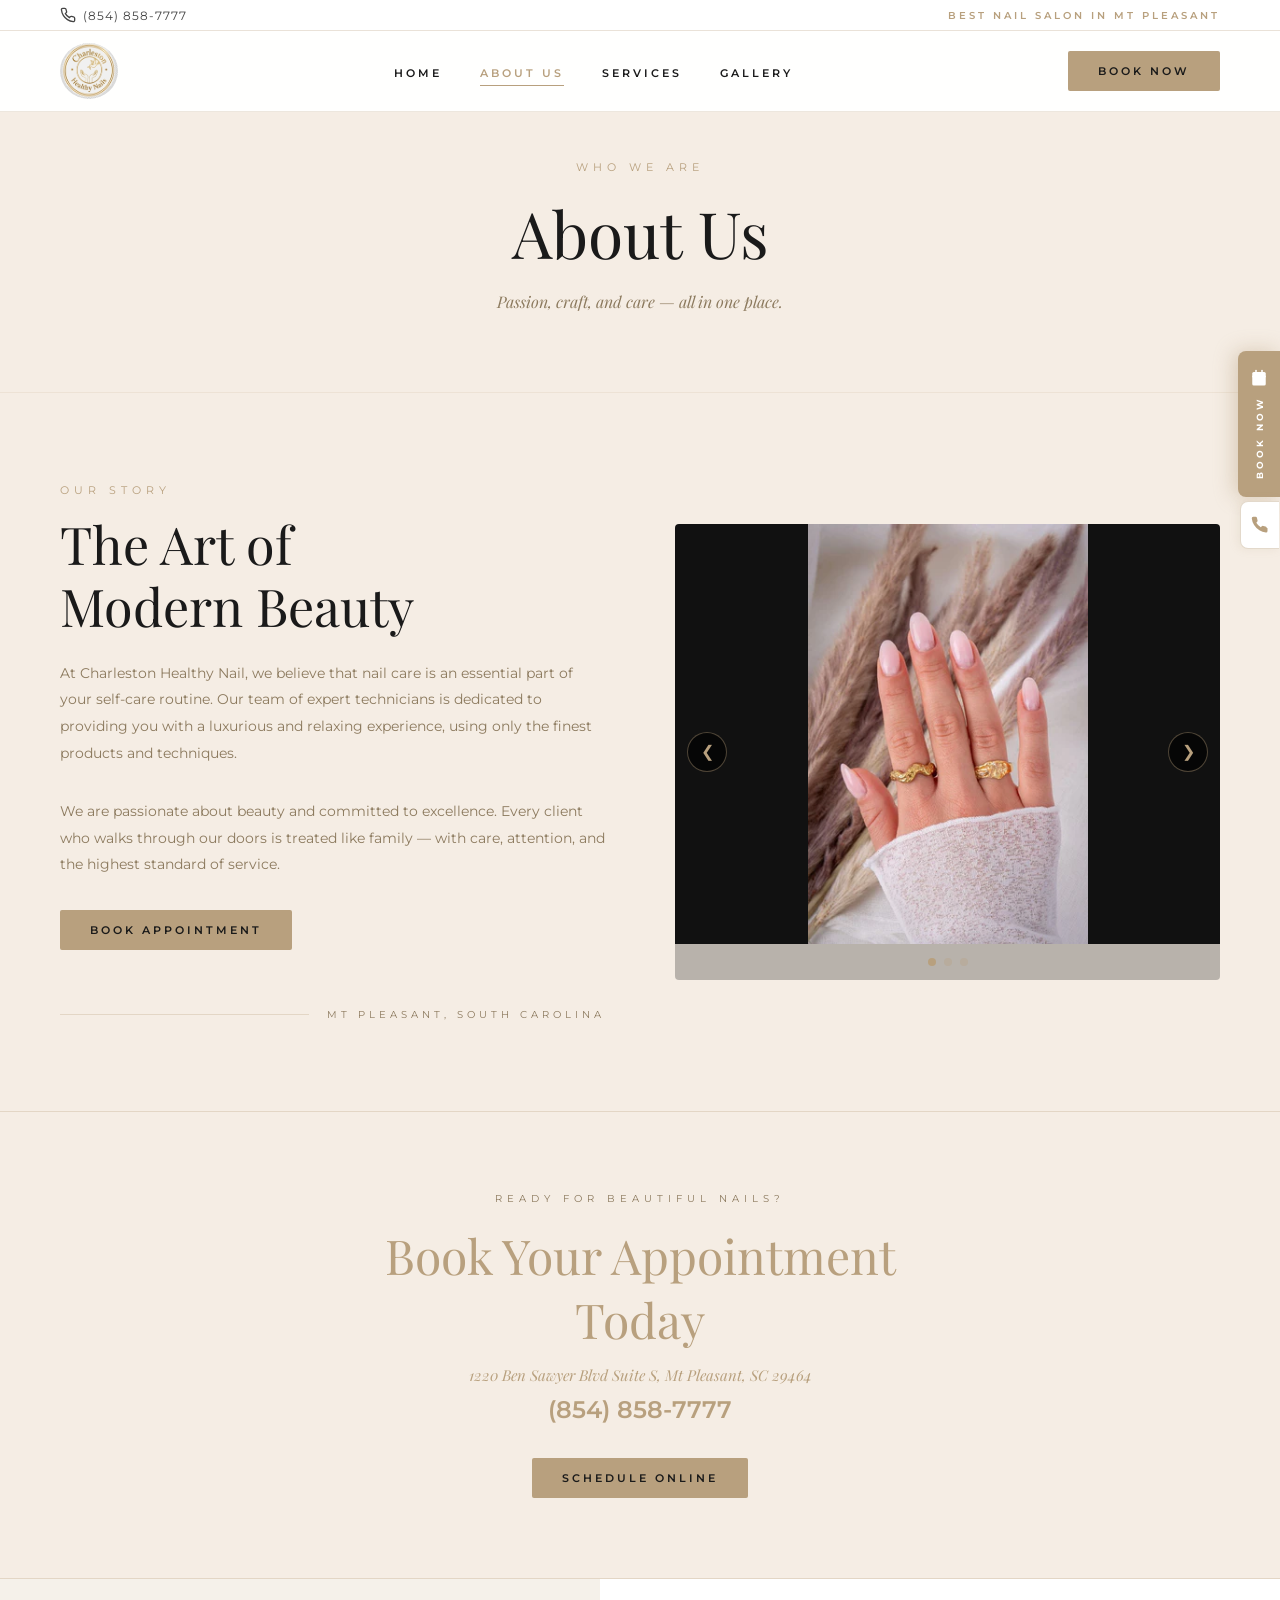
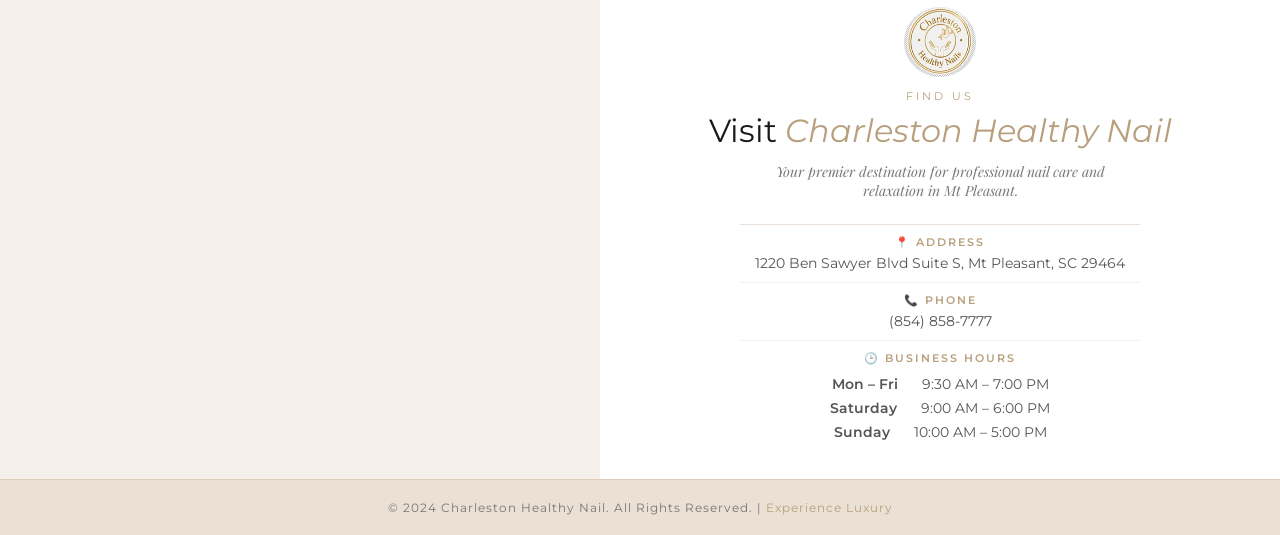
==== commit 7f9a14ed: "Update site theme to white and gold, add new services menu and gallery photos" ====
--- a/about.html
+++ b/about.html
@@ -37,9 +37,9 @@
             font-weight: 600;
             letter-spacing: 4px;
             text-transform: uppercase;
-            color: rgba(197,160,89,0.7);
+            color: rgba(184,160,126,0.7);
             margin-top: 5px;
-            border-top: 1px solid rgba(197,160,89,0.35);
+            border-top: 1px solid rgba(184,160,126,0.35);
             padding-top: 4px;
             width: 100%;
         }
@@ -48,8 +48,8 @@
         .page-hero {
             padding: 160px 20px 80px;
             text-align: center;
-            background: #0f0f0f;
-            border-bottom: 1px solid rgba(197,160,89,0.15);
+            background: #F5EDE4;
+            border-bottom: 1px solid rgba(184,160,126,0.15);
         }
         .page-hero-label {
             display: block;
@@ -63,7 +63,7 @@
             font-family: var(--font-heading);
             font-size: clamp(40px, 6vw, 64px);
             font-weight: 400;
-            color: #ffffff;
+            color: #1a1a1a;
             margin-bottom: 16px;
         }
         .page-hero-sub {
@@ -89,7 +89,7 @@
             }
             .floating-social .social-tab {
                 border-radius: 50%;
-                border: 1px solid rgba(197,160,89,0.4);
+                border: 1px solid rgba(184,160,126,0.4);
                 width: 44px;
                 height: 44px;
                 box-shadow: 0 4px 12px rgba(0,0,0,0.5);
@@ -116,7 +116,7 @@
       "image": "logo.png",
       "@id": "",
       "url": "#",
-      "telephone": "(843) 513-3088",
+      "telephone": "(854) 858-7777",
       "address": {
         "@type": "PostalAddress",
         "streetAddress": "1220 Ben Sawyer Blvd Suite S",
@@ -155,9 +155,9 @@
         <div class="top-bar">
             <div class="container top-bar-inner">
                 <div class="top-contact">
-                    <a href="tel:8435133088" class="phone-link">
+                    <a href="tel:8548587777" class="phone-link">
                         <svg width="16" height="16" viewBox="0 0 24 24" fill="none" stroke="currentColor" stroke-width="2"><path d="M22 16.92v3a2 2 0 0 1-2.18 2 19.79 19.79 0 0 1-8.63-3.07 19.5 19.5 0 0 1-6-6 19.79 19.79 0 0 1-3.07-8.67A2 2 0 0 1 4.11 2h3a2 2 0 0 1 2 1.72 12.84 12.84 0 0 0 .7 2.81 2 2 0 0 1-.45 2.11L8.09 9.91a16 16 0 0 0 6 6l1.27-1.27a2 2 0 0 1 2.11-.45 12.84 12.84 0 0 0 2.81.7A2 2 0 0 1 22 16.92z"></path></svg>
-                        (843) 513-3088
+                        (854) 858-7777
                     </a>
                 </div>
                 <div class="top-cta">
@@ -178,7 +178,7 @@
                     <ul>
                         <li><a href="index.html">Home</a></li>
                         <li><a href="about.html" class="active">About us</a></li>
-                        <li><a href="service.html">Services</a></li>
+                        <li><a href="menu.html">Services</a></li>
                         <li><a href="gallery.html">Gallery</a></li>
                     </ul>
                 </div>
@@ -223,9 +223,9 @@
                         <button class="nav-btn next-btn" onclick="moveSlider(1)">❯</button>
                     </div>
                     <div class="slider-track" id="aboutSlider">
-                        <div class="slide"><img src="our-story-1.jpg" alt="About Charleston Healthy Nail 1"></div>
-                        <div class="slide"><img src="our-story-2.jpg" alt="About Charleston Healthy Nail 2"></div>
-                        <div class="slide"><img src="our-story-3.jpg" alt="About Charleston Healthy Nail 3"></div>
+                        <div class="slide"><img src="builder_gel_1.webp" alt="About Charleston Healthy Nail 1"></div>
+                        <div class="slide"><img src="builder_gel_2.webp" alt="About Charleston Healthy Nail 2"></div>
+                        <div class="slide"><img src="builder_gel_3.jpeg" alt="About Charleston Healthy Nail 3"></div>
                     </div>
                     <div class="slider-dots" id="sliderDots"></div>
                 </div>
@@ -240,48 +240,48 @@
                 <p class="cta-subtitle">READY FOR BEAUTIFUL NAILS?</p>
                 <h2 class="cta-heading" style="color: var(--primary-gold);">Book Your Appointment Today</h2>
                 <p class="cta-address" style="color: var(--primary-gold);">1220 Ben Sawyer Blvd Suite S, Mt Pleasant, SC 29464</p>
-                <a href="tel:8435133088" class="cta-phone" style="color: var(--primary-gold);">(843) 513-3088</a>
+                <a href="tel:8548587777" class="cta-phone" style="color: var(--primary-gold);">(854) 858-7777</a>
                 <a href="https://iluvnails5221.simplepos.us/" target="_blank" class="btn btn-gold cta-btn">Schedule Online</a>
             </div>
         </div>
     </section>
 
     <!-- Footer -->
-    <footer class="site-footer" style="background-color: #111111;">
+    <footer class="site-footer" style="background-color: #F5F1EA;">
         <div class="footer-container" style="display: flex; flex-wrap: wrap; min-height: 320px;">
             <div class="footer-map-container" style="flex: 1; min-width: 300px; min-height: 320px;">
                 <iframe src="https://www.google.com/maps/embed?pb=!1m18!1m12!1m3!1d3353.6496336306013!2d-79.8599915!3d32.7955951!2m3!1f0!2f0!3f0!3m2!1i1024!2i768!4f13.1!3m3!1m2!1s0x88fe709fe0f11a43%3A0xc3ec5dc780d6b63d!2s1220%20Ben%20Sawyer%20Blvd%20Suite%20S%2C%20Mt%20Pleasant%2C%20SC%2029464!5e0!3m2!1sen!2sus!4v1712800000000!5m2!1sen!2sus" width="100%" height="100%" style="border:0;" allowfullscreen="" loading="lazy"></iframe>
             </div>
-            <div class="footer-info-container" style="flex: 1; padding: 28px 40px; background-color: #1a1a1a; display: flex; flex-direction: column; align-items: center; justify-content: center; text-align: center;">
+            <div class="footer-info-container" style="flex: 1; padding: 28px 40px; background-color: #ffffff; display: flex; flex-direction: column; align-items: center; justify-content: center; text-align: center;">
                 <div style="margin-bottom: 12px;">
                     <a href="index.html" class="logo">
                         <img src="logo.png" alt="Charleston Healthy Nail" class="logo-img footer-logo-img">
                     </a>
                 </div>
                 <p style="color: var(--primary-gold); font-size: 11px; letter-spacing: 3px; text-transform: uppercase; margin-bottom: 8px;">Find Us</p>
-                <h2 style="color: #ffffff; font-size: 32px; margin-bottom: 12px; font-weight: 400;">Visit <span style="color: var(--primary-gold); font-style: italic;">Charleston Healthy Nail</span></h2>
-                <p style="color: #aaaaaa; font-family: var(--font-heading); font-style: italic; font-size: 14px; margin-bottom: 24px; max-width: 380px;">Your premier destination for professional nail care and relaxation in Mt Pleasant.</p>
+                <h2 style="color: #1a1a1a; font-size: 32px; margin-bottom: 12px; font-weight: 400;">Visit <span style="color: var(--primary-gold); font-style: italic;">Charleston Healthy Nail</span></h2>
+                <p style="color: #777777; font-family: var(--font-heading); font-style: italic; font-size: 14px; margin-bottom: 24px; max-width: 380px;">Your premier destination for professional nail care and relaxation in Mt Pleasant.</p>
                 <div style="width: 100%; max-width: 400px;">
-                    <div style="padding: 10px 0; border-top: 1px solid rgba(197,160,89,0.3);">
+                    <div style="padding: 10px 0; border-top: 1px solid rgba(184,160,126,0.3);">
                         <span style="display: block; font-size: 11px; color: var(--primary-gold); letter-spacing: 2px; text-transform: uppercase; margin-bottom: 4px; font-weight: 600;">📍 Address</span>
-                        <a href="https://maps.google.com/?q=1220+Ben+Sawyer+Blvd+Suite+S,+Mt+Pleasant,+SC+29464" target="_blank" style="font-size: 14px; color: #cccccc;">1220 Ben Sawyer Blvd Suite S, Mt Pleasant, SC 29464</a>
-                    </div>
-                    <div style="padding: 10px 0; border-top: 1px solid rgba(197,160,89,0.15);">
+                        <a href="https://maps.google.com/?q=1220+Ben+Sawyer+Blvd+Suite+S,+Mt+Pleasant,+SC+29464" target="_blank" style="font-size: 14px; color: #555555;">1220 Ben Sawyer Blvd Suite S, Mt Pleasant, SC 29464</a>
+                    </div>
+                    <div style="padding: 10px 0; border-top: 1px solid rgba(184,160,126,0.15);">
                         <span style="display: block; font-size: 11px; color: var(--primary-gold); letter-spacing: 2px; text-transform: uppercase; margin-bottom: 4px; font-weight: 600;">📞 Phone</span>
-                        <a href="tel:8435133088" style="font-size: 14px; color: #cccccc;">(843) 513-3088</a>
-                    </div>
-                    <div style="padding: 10px 0; border-top: 1px solid rgba(197,160,89,0.15);">
+                        <a href="tel:8548587777" style="font-size: 14px; color: #555555;">(854) 858-7777</a>
+                    </div>
+                    <div style="padding: 10px 0; border-top: 1px solid rgba(184,160,126,0.15);">
                         <span style="display: block; font-size: 11px; color: var(--primary-gold); letter-spacing: 2px; text-transform: uppercase; margin-bottom: 10px; font-weight: 600;">🕒 Business Hours</span>
                         <div style="display: flex; flex-direction: column; align-items: center; gap: 6px;">
-                            <div style="display: flex; justify-content: center; gap: 24px; font-size: 14px; color: #cccccc; width: 100%;">
+                            <div style="display: flex; justify-content: center; gap: 24px; font-size: 14px; color: #555555; width: 100%;">
                                 <span style="font-weight: 600;">Mon – Fri</span>
                                 <span>9:30 AM – 7:00 PM</span>
                             </div>
-                            <div style="display: flex; justify-content: center; gap: 24px; font-size: 14px; color: #cccccc; width: 100%;">
+                            <div style="display: flex; justify-content: center; gap: 24px; font-size: 14px; color: #555555; width: 100%;">
                                 <span style="font-weight: 600;">Saturday</span>
                                 <span>9:00 AM – 6:00 PM</span>
                             </div>
-                            <div style="display: flex; justify-content: center; gap: 24px; font-size: 14px; color: #cccccc; width: 100%;">
+                            <div style="display: flex; justify-content: center; gap: 24px; font-size: 14px; color: #555555; width: 100%;">
                                 <span style="font-weight: 600;">Sunday</span>
                                 <span>10:00 AM – 5:00 PM</span>
                             </div>
@@ -299,10 +299,10 @@
     <!-- Floating Book Now -->
     <div class="floating-book">
         <a href="https://iluvnails5221.simplepos.us/" target="_blank" class="float-book-btn" aria-label="Book Appointment">
-            <svg viewBox="0 0 24 24" xmlns="http://www.w3.org/2000/svg"><rect x="3" y="4" width="18" height="18" rx="2" ry="2"/><line x1="16" y1="2" x2="16" y2="6" stroke="#1a1a1a" stroke-width="2" stroke-linecap="round"/><line x1="8" y1="2" x2="8" y2="6" stroke="#1a1a1a" stroke-width="2" stroke-linecap="round"/><line x1="3" y1="10" x2="21" y2="10" stroke="#1a1a1a" stroke-width="2"/></svg>
+            <svg viewBox="0 0 24 24" xmlns="http://www.w3.org/2000/svg"><rect x="3" y="4" width="18" height="18" rx="2" ry="2"/><line x1="16" y1="2" x2="16" y2="6" stroke="#ffffff" stroke-width="2" stroke-linecap="round"/><line x1="8" y1="2" x2="8" y2="6" stroke="#ffffff" stroke-width="2" stroke-linecap="round"/><line x1="3" y1="10" x2="21" y2="10" stroke="#ffffff" stroke-width="2"/></svg>
             <span>Book Now</span>
         </a>
-        <a href="tel:8435133088" class="float-call-btn" aria-label="Call Us">
+        <a href="tel:8548587777" class="float-call-btn" aria-label="Call Us">
             <svg viewBox="0 0 24 24" xmlns="http://www.w3.org/2000/svg"><path d="M22 16.92v3a2 2 0 0 1-2.18 2 19.79 19.79 0 0 1-8.63-3.07A19.5 19.5 0 0 1 4.11 12a19.79 19.79 0 0 1-3.07-8.67A2 2 0 0 1 3 1.11h3a2 2 0 0 1 2 1.72c.127.96.361 1.903.7 2.81a2 2 0 0 1-.45 2.11L7.09 8.91a16 16 0 0 0 6 6l1.27-1.27a2 2 0 0 1 2.11-.45c.907.339 1.85.573 2.81.7A2 2 0 0 1 21 16h.92z"/></svg>
         </a>
     </div>
--- a/styles.min.css
+++ b/styles.min.css
@@ -1,13 +1,13 @@
 /* ===== CSS VARIABLES ===== */
 :root {
-    --primary-gold: #C5A059;
-    --light-gold: #D4B578;
-    --dark-bg: #111111;
-    --darker-bg: #0f0f0f;
-    --card-bg: #1a1a1a;
-    --text-primary: #ffffff;
-    --text-secondary: #cccccc;
-    --text-muted: #aaaaaa;
+    --primary-gold: #B8A07E;
+    --light-gold: #C9B896;
+    --dark-bg: #F5EDE4;
+    --darker-bg: #F5EDE4;
+    --card-bg: #ffffff;
+    --text-primary: #3A3028;
+    --text-secondary: #5C4D40;
+    --text-muted: #8C7A5E;
     --font-heading: 'Playfair Display', serif;
     --font-body: 'Montserrat', sans-serif;
 }
@@ -55,7 +55,7 @@
 .btn-gold:hover {
     background: var(--light-gold);
     transform: translateY(-2px);
-    box-shadow: 0 8px 25px rgba(197,160,89,0.4);
+    box-shadow: 0 8px 25px rgba(184,160,126,0.4);
 }
 .btn-outline-gold {
     background: transparent;
@@ -78,8 +78,8 @@
 
 /* Top Bar */
 .top-bar {
-    background: rgba(10,10,10,0.98);
-    border-bottom: 1px solid rgba(197,160,89,0.2);
+    background: rgba(255,255,255,0.98);
+    border-bottom: 1px solid rgba(184,160,126,0.3);
     padding: 7px 0;
 }
 .top-bar-inner {
@@ -91,7 +91,7 @@
     display: flex;
     align-items: center;
     gap: 7px;
-    color: var(--text-secondary);
+    color: #444444;
     font-size: 12px;
     letter-spacing: 1px;
     transition: color 0.3s;
@@ -106,15 +106,15 @@
 
 /* Main Nav Bar */
 .main-header {
-    background: rgba(17,17,17,0.92);
+    background: rgba(255,255,255,0.96);
     backdrop-filter: blur(12px);
     -webkit-backdrop-filter: blur(12px);
-    border-bottom: 1px solid rgba(197,160,89,0.15);
+    border-bottom: 1px solid rgba(184,160,126,0.25);
     transition: background 0.3s ease, box-shadow 0.3s ease;
 }
 .main-header.scrolled {
-    background: rgba(8,8,8,0.99);
-    box-shadow: 0 4px 30px rgba(0,0,0,0.6);
+    background: rgba(255,255,255,0.99);
+    box-shadow: 0 4px 30px rgba(184,160,126,0.15);
 }
 .header-inner {
     display: flex;
@@ -150,7 +150,7 @@
     font-weight: 600;
     letter-spacing: 3px;
     text-transform: uppercase;
-    color: var(--primary-gold) !important;
+    color: #1a1a1a !important;
     padding: 4px 0;
     position: relative;
     transition: color 0.3s;
@@ -168,7 +168,7 @@
 .main-nav a:hover::after,
 .main-nav a.active::after { width: 100%; }
 .main-nav a:hover,
-.main-nav a.active { color: var(--light-gold) !important; }
+.main-nav a.active { color: var(--primary-gold) !important; }
 
 /* Header CTA + Hamburger */
 .header-actions {
@@ -249,7 +249,7 @@
     letter-spacing: 5px;
     text-transform: uppercase;
     color: var(--primary-gold);
-    border: 1px solid rgba(197,160,89,0.55);
+    border: 1px solid rgba(184,160,126,0.55);
     padding: 9px 24px;
     margin-bottom: 28px;
     border-radius: 1px;
@@ -261,7 +261,7 @@
     line-height: 1.08;
     color: #ffffff;
     margin-bottom: 22px;
-    text-shadow: 0 2px 20px rgba(0,0,0,0.9), 0 0 40px rgba(197,160,89,0.4) !important;
+    text-shadow: 0 2px 20px rgba(0,0,0,0.9), 0 0 40px rgba(184,160,126,0.4) !important;
 }
 .hero-subtitle {
     font-family: var(--font-body);
@@ -291,14 +291,14 @@
     display: block;
     width: 80px;
     height: 1px;
-    background: rgba(197,160,89,0.45);
+    background: rgba(184,160,126,0.45);
 }
 .divider-icon { color: var(--primary-gold); font-size: 16px; }
 
 /* ===== FEATURE / OUR STORY SECTION ===== */
 .feature-section {
     padding: 90px 0;
-    background: #111111;
+    background: #F5EDE4;
 }
 .feature-container {
     display: flex;
@@ -320,7 +320,7 @@
     font-size: clamp(34px, 5vw, 52px);
     font-weight: 400;
     line-height: 1.2;
-    color: #ffffff;
+    color: #1a1a1a;
     margin-bottom: 22px;
 }
 .feature-paragraph {
@@ -340,7 +340,7 @@
     display: block;
     flex: 1;
     height: 1px;
-    background: rgba(197,160,89,0.3);
+    background: rgba(184,160,126,0.3);
 }
 .feature-address {
     font-size: 10px;
@@ -373,7 +373,7 @@
     pointer-events: all;
     background: rgba(0,0,0,0.6);
     color: var(--primary-gold);
-    border: 1px solid rgba(197,160,89,0.4);
+    border: 1px solid rgba(184,160,126,0.4);
     width: 40px;
     height: 40px;
     border-radius: 50%;
@@ -393,7 +393,7 @@
     transition: transform 0.5s ease;
 }
 .slide { min-width: 100%; }
-.slide img { width: 100%; height: 420px; object-fit: cover; display: block; }
+.slide img { width: 100%; height: 420px; object-fit: contain; display: block; background: #111; }
 .slider-dots {
     display: flex;
     justify-content: center;
@@ -405,7 +405,7 @@
     width: 8px;
     height: 8px;
     border-radius: 50%;
-    background: rgba(197,160,89,0.3);
+    background: rgba(184,160,126,0.3);
     border: none;
     cursor: pointer;
     transition: background 0.3s;
@@ -415,7 +415,7 @@
 
 /* ===== SERVICES SECTION ===== */
 .services-section {
-    background: #0f0f0f;
+    background: #ffffff;
     padding: 80px 0 0;
 }
 .services-header {
@@ -435,7 +435,7 @@
     font-family: var(--font-heading);
     font-size: clamp(32px, 5vw, 50px);
     font-weight: 400;
-    color: #ffffff;
+    color: #1a1a1a;
 }
 .services-grid {
     display: grid;
@@ -443,20 +443,20 @@
 }
 .service-card { position: relative; overflow: hidden; }
 .service-text-card {
-    background: #1a1a1a;
+    background: #F5EDE4;
     display: flex;
     flex-direction: column;
     align-items: center;
     justify-content: center;
     padding: 40px 24px;
     min-height: 260px;
-    border: 1px solid rgba(197,160,89,0.08);
+    border: 1px solid rgba(184,160,126,0.2);
 }
 .service-name {
     font-family: var(--font-heading);
     font-size: 26px;
     font-weight: 400;
-    color: #ffffff;
+    color: #1a1a1a;
     margin-bottom: 20px;
     text-align: center;
 }
@@ -466,7 +466,7 @@
     letter-spacing: 3px;
     text-transform: uppercase;
     color: var(--primary-gold);
-    border: 1px solid rgba(197,160,89,0.4);
+    border: 1px solid rgba(184,160,126,0.4);
     padding: 9px 22px;
     transition: all 0.3s ease;
     border-radius: 1px;
@@ -487,13 +487,13 @@
 }
 .service-photo-card:hover img { transform: scale(1.06); }
 .service-span-2 { grid-column: span 2; }
-.service-photo-card { background-color: #1a1a1a; }
+.service-photo-card { background-color: #EAE0D3; }
 
 /* ===== CTA SECTION ===== */
 .cta-section {
-    background: #111111;
-    border-top: 1px solid rgba(197,160,89,0.2);
-    border-bottom: 1px solid rgba(197,160,89,0.2);
+    background: #F5EDE4;
+    border-top: 1px solid rgba(184,160,126,0.3);
+    border-bottom: 1px solid rgba(184,160,126,0.3);
     padding: 80px 20px;
     text-align: center;
 }
@@ -509,12 +509,14 @@
     font-size: clamp(30px, 5vw, 48px);
     font-weight: 400;
     margin-bottom: 14px;
+    color: #1a1a1a;
 }
 .cta-address {
     font-family: var(--font-heading);
     font-style: italic;
     font-size: 15px;
     margin-bottom: 10px;
+    color: var(--primary-gold);
 }
 .cta-phone {
     display: block;
@@ -522,12 +524,13 @@
     font-weight: 600;
     margin-bottom: 34px;
     transition: opacity 0.3s;
+    color: #1a1a1a;
 }
 .cta-phone:hover { opacity: 0.8; }
 .cta-btn { display: inline-block; }
 
 /* ===== FOOTER ===== */
-.site-footer { background: #111111; }
+.site-footer { background: #EAE0D3; }
 .footer-container { display: flex; flex-wrap: wrap; min-height: 320px; }
 .footer-map-container { flex: 1; min-width: 300px; min-height: 320px; }
 .footer-info-container {
@@ -543,10 +546,11 @@
 .footer-bottom {
     text-align: center;
     padding: 20px;
-    border-top: 1px solid rgba(197,160,89,0.12);
+    border-top: 1px solid rgba(184,160,126,0.3);
     font-size: 12px;
-    color: #555555;
+    color: #777777;
     letter-spacing: 1px;
+    background: #EAE0D3;
 }
 
 /* ===== SECTION LABEL ===== */
@@ -560,14 +564,14 @@
 }
 
 /* ===== GALLERY ===== */
-.gallery-section { padding: 70px 40px 50px; background: #0f0f0f; }
+.gallery-section { padding: 70px 40px 50px; background: #F5EDE4; }
 .gal-item { position: relative; cursor: pointer; overflow: hidden; border-radius: 4px; height: 240px; }
 .gal-item img { width: 100%; height: 100%; object-fit: cover; transition: transform 0.5s ease; }
 .gal-item:hover img { transform: scale(1.07); }
 .gal-overlay {
     position: absolute;
     inset: 0;
-    background: rgba(197,160,89,0.3);
+    background: rgba(184,160,126,0.3);
     display: flex;
     align-items: center;
     justify-content: center;
@@ -578,10 +582,11 @@
 
 /* ===== REVIEW CARDS ===== */
 .review-card {
-    background-color: #1e1e1e;
+    background-color: #ffffff;
     padding: 24px;
     border-radius: 8px;
-    border: 1px solid rgba(197,160,89,0.2);
+    border: 1px solid rgba(184,160,126,0.3);
+    box-shadow: 0 2px 16px rgba(184,160,126,0.1);
     text-align: left;
     flex: 1;
     min-width: 280px;
@@ -591,6 +596,7 @@
 .review-card:hover {
     transform: translateY(-6px);
     border-color: var(--primary-gold);
+    box-shadow: 0 8px 30px rgba(184,160,126,0.2);
 }
 
 /* ===== FLOATING SOCIAL (LEFT) ===== */
@@ -610,16 +616,17 @@
     display: flex;
     align-items: center;
     justify-content: center;
-    background: rgba(17,17,17,0.92);
-    border: 1px solid rgba(197,160,89,0.4);
+    background: rgba(255,255,255,0.95);
+    border: 1px solid rgba(184,160,126,0.4);
     border-left: none;
     color: var(--primary-gold);
     transition: all 0.3s ease;
     border-radius: 0 6px 6px 0;
+    box-shadow: 2px 0 10px rgba(184,160,126,0.15);
 }
 .social-tab:hover {
     background: var(--primary-gold);
-    color: #111;
+    color: #fff;
     width: 54px;
 }
 .social-tab svg { width: 18px; height: 18px; fill: currentColor; }
@@ -637,7 +644,7 @@
 }
 .float-book-btn {
     background: var(--primary-gold);
-    color: #1a1a1a;
+    color: #ffffff;
     padding: 18px 10px;
     border-radius: 8px 0 0 8px;
     text-decoration: none;
@@ -645,11 +652,11 @@
     flex-direction: column;
     align-items: center;
     gap: 10px;
-    box-shadow: -4px 0 20px rgba(197,160,89,0.45);
+    box-shadow: -4px 0 20px rgba(184,160,126,0.45);
     transition: padding 0.2s ease, box-shadow 0.2s ease;
 }
 .float-book-btn:hover {
-    box-shadow: -6px 0 30px rgba(197,160,89,0.7);
+    box-shadow: -6px 0 30px rgba(184,160,126,0.7);
     padding-right: 4px;
 }
 .float-book-btn span {
@@ -660,12 +667,12 @@
     text-transform: uppercase;
     writing-mode: vertical-lr;
     transform: rotate(180deg);
-    color: #1a1a1a;
-}
-.float-book-btn svg { width: 18px; height: 18px; flex-shrink: 0; fill: #1a1a1a; }
+    color: #ffffff;
+}
+.float-book-btn svg { width: 18px; height: 18px; flex-shrink: 0; fill: #ffffff; }
 .float-call-btn {
-    background: #1a1a1a;
-    border: 1px solid rgba(197,160,89,0.4);
+    background: #ffffff;
+    border: 1px solid rgba(184,160,126,0.4);
     border-right: none;
     color: var(--primary-gold);
     padding: 14px 10px;
@@ -676,8 +683,9 @@
     justify-content: center;
     margin-top: 4px;
     transition: background 0.2s ease;
-}
-.float-call-btn:hover { background: rgba(197,160,89,0.15); }
+    box-shadow: -2px 0 10px rgba(184,160,126,0.15);
+}
+.float-call-btn:hover { background: rgba(184,160,126,0.1); }
 .float-call-btn svg { width: 18px; height: 18px; fill: currentColor; }
 
 /* ===== LIGHTBOX ===== */
@@ -760,3 +768,12 @@
 
 /* Make logo circular */
 .logo-img { border-radius: 50% !important; object-fit: cover; }
+
+/* ===== MOBILE NAV WHITE THEME ===== */
+@media (max-width: 768px) {
+    .main-nav {
+        background: rgba(255,255,255,0.99) !important;
+    }
+    .main-nav a { color: #1a1a1a !important; font-size: 14px; letter-spacing: 4px; }
+    .main-nav a:hover, .main-nav a.active { color: var(--primary-gold) !important; }
+}
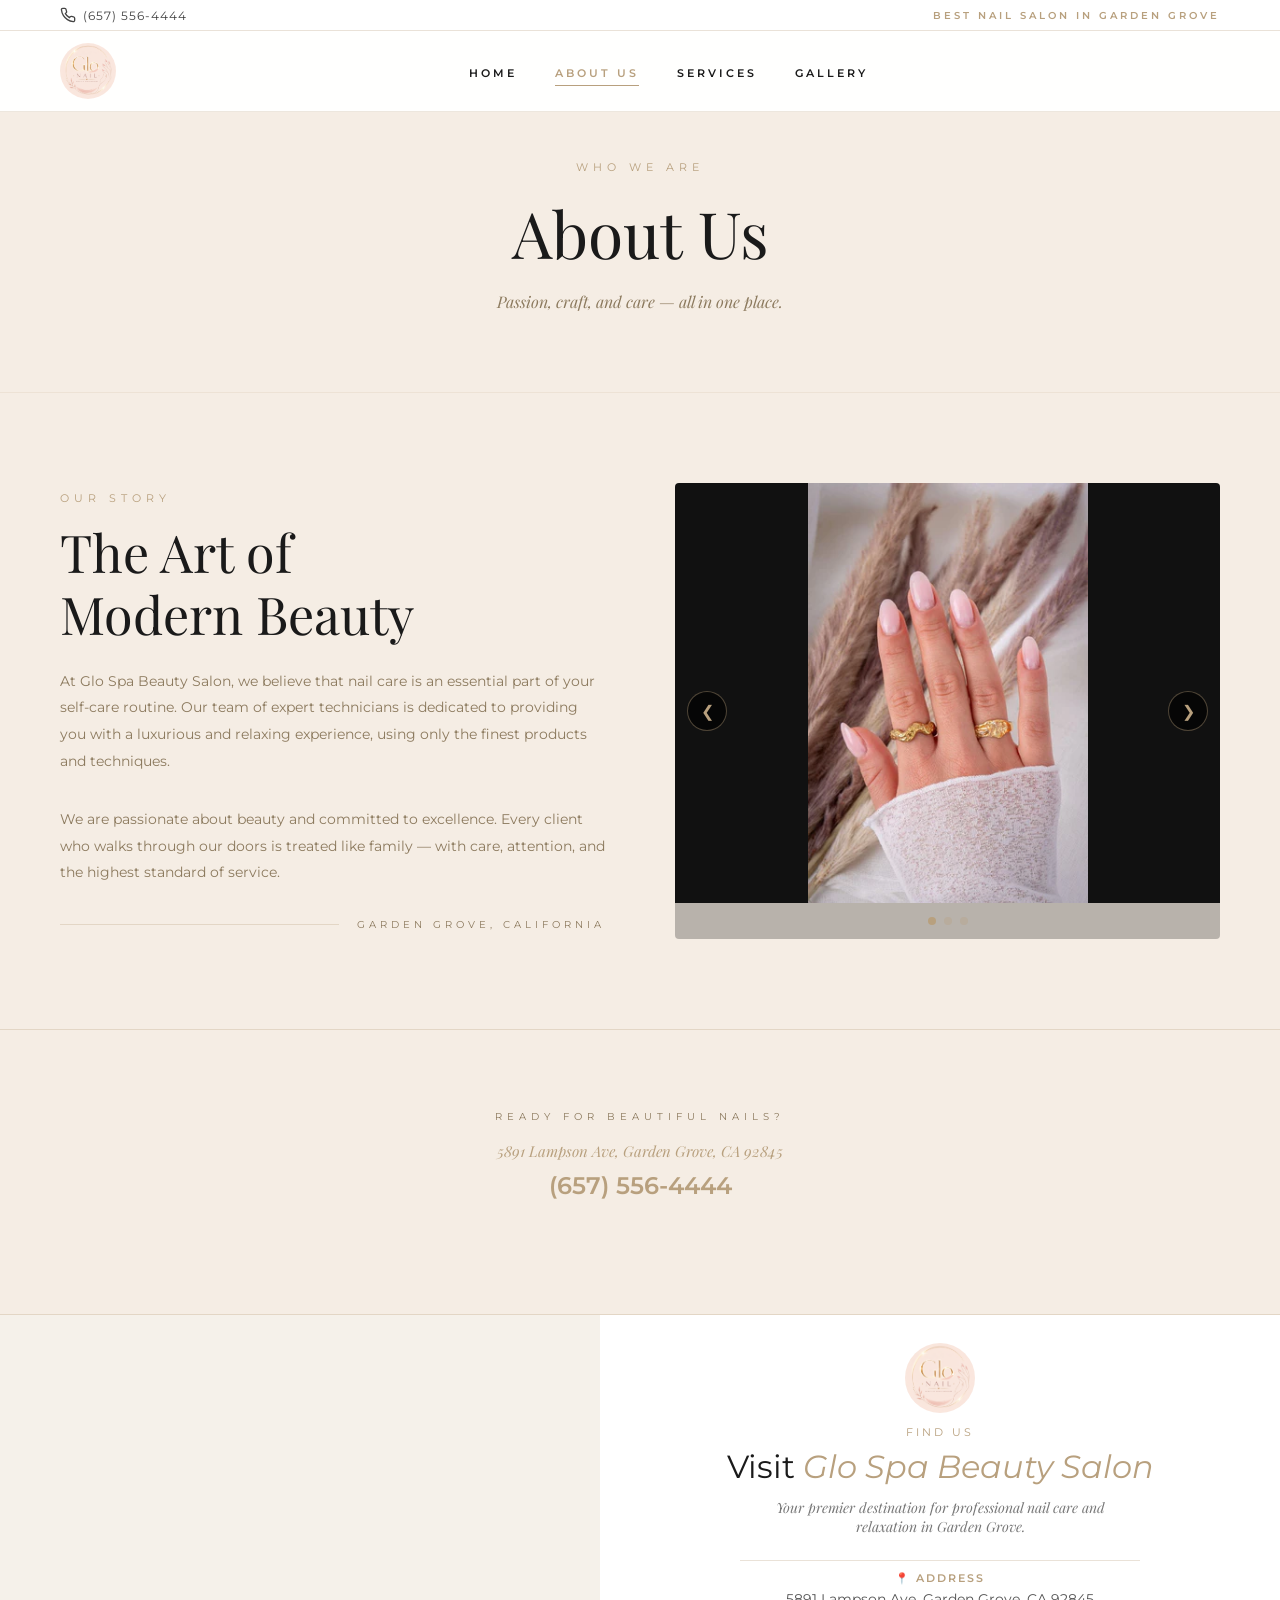
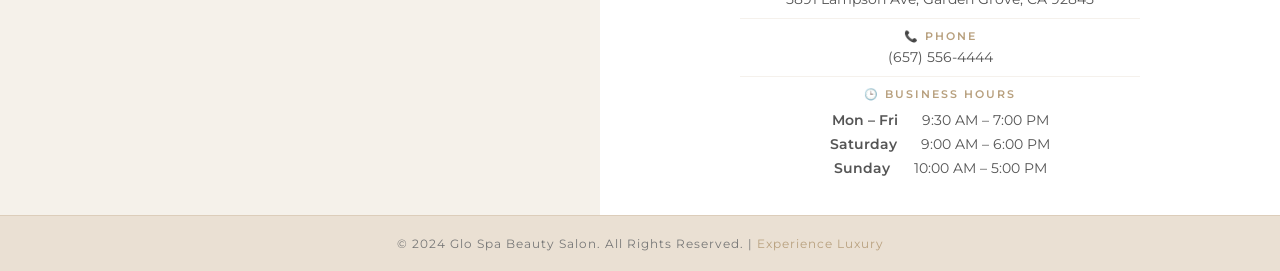
==== commit 422ae636: "Update branding to Glo Spa Beauty Salon" ====
--- a/about.html
+++ b/about.html
@@ -3,15 +3,15 @@
 <head>
     <meta charset="UTF-8">
     <meta name="viewport" content="width=device-width, initial-scale=1.0">
-    <title>About Us | Best Nail Salon in Mt Pleasant SC | Charleston Healthy Nail</title>
-    <meta name="description" content="Looking for the best nail salon in Mt Pleasant SC? Charleston Healthy Nail offers top-rated manicures, pedicures, acrylics, dipping powder, lashes, and waxing. Book your appointment today!">
+    <title>About Us | Best Nail Salon in Garden Grove SC | Glo Spa Beauty Salon</title>
+    <meta name="description" content="Looking for the best nail salon in Garden Grove SC? Glo Spa Beauty Salon offers top-rated manicures, pedicures, acrylics, dipping powder, lashes, and waxing. Book your appointment today!">
 
     <!-- Google Fonts -->
     <link href="https://fonts.googleapis.com/css2?family=Playfair+Display:ital,wght@0,400;0,500;0,600;0,700;1,400&family=Montserrat:wght@300;400;500;600&display=swap" rel="stylesheet">
 
     <!-- CSS -->
     <link rel="stylesheet" href="styles.min.css">
-    <link rel="icon" type="image/jpeg" href="logo.png">
+    <link rel="icon" type="image/jpeg" href="glo-logo.PNG">
 
     <style>
         /* ===== TEXT LOGO ===== */
@@ -101,9 +101,9 @@
     </style>
 
     <!-- Open Graph SEO -->
-    <meta property="og:title" content="About Us | Charleston Healthy Nail">
-    <meta property="og:description" content="Charleston Healthy Nail in Mt Pleasant offers premium manicures, pedicures, acrylics, and more. Experience luxury nail care with our expert technicians.">
-    <meta property="og:image" content="logo.png">
+    <meta property="og:title" content="About Us | Glo Spa Beauty Salon">
+    <meta property="og:description" content="Glo Spa Beauty Salon in Garden Grove offers premium manicures, pedicures, acrylics, and more. Experience luxury nail care with our expert technicians.">
+    <meta property="og:image" content="glo-logo.PNG">
     <meta property="og:type" content="website">
     <meta property="og:locale" content="en_US">
     
@@ -112,17 +112,17 @@
     {
       "@context": "https://schema.org",
       "@type": "NailSalon",
-      "name": "Charleston Healthy Nail",
-      "image": "logo.png",
+      "name": "Glo Spa Beauty Salon",
+      "image": "glo-logo.PNG",
       "@id": "",
       "url": "#",
-      "telephone": "(854) 858-7777",
+      "telephone": "(657) 556-4444",
       "address": {
         "@type": "PostalAddress",
-        "streetAddress": "1220 Ben Sawyer Blvd Suite S",
-        "addressLocality": "Mt Pleasant",
+        "streetAddress": "5891 Lampson Ave",
+        "addressLocality": "Garden Grove",
         "addressRegion": "CA",
-        "postalCode": "29464",
+        "postalCode": "92845",
         "addressCountry": "US"
       },
       "openingHoursSpecification": [
@@ -155,13 +155,13 @@
         <div class="top-bar">
             <div class="container top-bar-inner">
                 <div class="top-contact">
-                    <a href="tel:8548587777" class="phone-link">
+                    <a href="tel:6575564444" class="phone-link">
                         <svg width="16" height="16" viewBox="0 0 24 24" fill="none" stroke="currentColor" stroke-width="2"><path d="M22 16.92v3a2 2 0 0 1-2.18 2 19.79 19.79 0 0 1-8.63-3.07 19.5 19.5 0 0 1-6-6 19.79 19.79 0 0 1-3.07-8.67A2 2 0 0 1 4.11 2h3a2 2 0 0 1 2 1.72 12.84 12.84 0 0 0 .7 2.81 2 2 0 0 1-.45 2.11L8.09 9.91a16 16 0 0 0 6 6l1.27-1.27a2 2 0 0 1 2.11-.45 12.84 12.84 0 0 0 2.81.7A2 2 0 0 1 22 16.92z"></path></svg>
-                        (854) 858-7777
+                        (657) 556-4444
                     </a>
                 </div>
                 <div class="top-cta">
-                    <span class="accent-color">BEST NAIL SALON IN MT PLEASANT</span>
+                    <span class="accent-color">BEST NAIL SALON IN GARDEN GROVE</span>
                 </div>
             </div>
         </div>
@@ -170,7 +170,7 @@
             <div class="container header-inner">
                 <div class="logo-area">
                     <a href="index.html" class="logo">
-                        <img src="logo.png" alt="Charleston Healthy Nail" class="logo-img">
+                        <img src="glo-logo.PNG" alt="Glo Spa Beauty Salon" class="logo-img">
                     </a>
                 </div>
 
@@ -184,7 +184,7 @@
                 </div>
 
                 <div class="header-actions">
-                    <a href="https://iluvnails5221.simplepos.us/" target="_blank" class="btn btn-gold">Book Now</a>
+                    
                     <button class="mobile-menu-toggle">
                         <span></span>
                         <span></span>
@@ -208,12 +208,12 @@
             <div class="feature-text">
                 <p class="feature-subtitle">Our Story</p>
                 <h2 class="feature-heading">The Art of <br>Modern Beauty</h2>
-                <p class="feature-paragraph">At Charleston Healthy Nail, we believe that nail care is an essential part of your self-care routine. Our team of expert technicians is dedicated to providing you with a luxurious and relaxing experience, using only the finest products and techniques.</p>
+                <p class="feature-paragraph">At Glo Spa Beauty Salon, we believe that nail care is an essential part of your self-care routine. Our team of expert technicians is dedicated to providing you with a luxurious and relaxing experience, using only the finest products and techniques.</p>
                 <p class="feature-paragraph">We are passionate about beauty and committed to excellence. Every client who walks through our doors is treated like family — with care, attention, and the highest standard of service.</p>
-                <a href="https://iluvnails5221.simplepos.us/" target="_blank" class="btn btn-gold feature-btn">Book Appointment</a>
+                
                 <div class="feature-footer">
                     <span class="feature-footer-line"></span>
-                    <span class="feature-address">MT PLEASANT, SOUTH CAROLINA</span>
+                    <span class="feature-address">GARDEN GROVE, CALIFORNIA</span>
                 </div>
             </div>
             <div class="feature-images">
@@ -223,9 +223,9 @@
                         <button class="nav-btn next-btn" onclick="moveSlider(1)">❯</button>
                     </div>
                     <div class="slider-track" id="aboutSlider">
-                        <div class="slide"><img src="builder_gel_1.webp" alt="About Charleston Healthy Nail 1"></div>
-                        <div class="slide"><img src="builder_gel_2.webp" alt="About Charleston Healthy Nail 2"></div>
-                        <div class="slide"><img src="builder_gel_3.jpeg" alt="About Charleston Healthy Nail 3"></div>
+                        <div class="slide"><img src="builder_gel_1.webp" alt="About Glo Spa Beauty Salon 1"></div>
+                        <div class="slide"><img src="builder_gel_2.webp" alt="About Glo Spa Beauty Salon 2"></div>
+                        <div class="slide"><img src="builder_gel_3.jpeg" alt="About Glo Spa Beauty Salon 3"></div>
                     </div>
                     <div class="slider-dots" id="sliderDots"></div>
                 </div>
@@ -238,10 +238,10 @@
         <div class="container">
             <div class="cta-inner">
                 <p class="cta-subtitle">READY FOR BEAUTIFUL NAILS?</p>
-                <h2 class="cta-heading" style="color: var(--primary-gold);">Book Your Appointment Today</h2>
-                <p class="cta-address" style="color: var(--primary-gold);">1220 Ben Sawyer Blvd Suite S, Mt Pleasant, SC 29464</p>
-                <a href="tel:8548587777" class="cta-phone" style="color: var(--primary-gold);">(854) 858-7777</a>
-                <a href="https://iluvnails5221.simplepos.us/" target="_blank" class="btn btn-gold cta-btn">Schedule Online</a>
+                
+                <p class="cta-address" style="color: var(--primary-gold);">5891 Lampson Ave, Garden Grove, CA 92845</p>
+                <a href="tel:6575564444" class="cta-phone" style="color: var(--primary-gold);">(657) 556-4444</a>
+                
             </div>
         </div>
     </section>
@@ -250,25 +250,25 @@
     <footer class="site-footer" style="background-color: #F5F1EA;">
         <div class="footer-container" style="display: flex; flex-wrap: wrap; min-height: 320px;">
             <div class="footer-map-container" style="flex: 1; min-width: 300px; min-height: 320px;">
-                <iframe src="https://www.google.com/maps/embed?pb=!1m18!1m12!1m3!1d3353.6496336306013!2d-79.8599915!3d32.7955951!2m3!1f0!2f0!3f0!3m2!1i1024!2i768!4f13.1!3m3!1m2!1s0x88fe709fe0f11a43%3A0xc3ec5dc780d6b63d!2s1220%20Ben%20Sawyer%20Blvd%20Suite%20S%2C%20Mt%20Pleasant%2C%20SC%2029464!5e0!3m2!1sen!2sus!4v1712800000000!5m2!1sen!2sus" width="100%" height="100%" style="border:0;" allowfullscreen="" loading="lazy"></iframe>
+                <iframe src="https://www.google.com/maps/embed?pb=!1m18!1m12!1m3!1d3353.6496336306013!2d-79.8599915!3d32.7955951!2m3!1f0!2f0!3f0!3m2!1i1024!2i768!4f13.1!3m3!1m2!1s0x88fe709fe0f11a43%3A0xc3ec5dc780d6b63d!2s1220%20Ben%20Sawyer%20Blvd%20Suite%20S%2C%20Mt%20Pleasant%2C%20SC%2092845!5e0!3m2!1sen!2sus!4v1712800000000!5m2!1sen!2sus" width="100%" height="100%" style="border:0;" allowfullscreen="" loading="lazy"></iframe>
             </div>
             <div class="footer-info-container" style="flex: 1; padding: 28px 40px; background-color: #ffffff; display: flex; flex-direction: column; align-items: center; justify-content: center; text-align: center;">
                 <div style="margin-bottom: 12px;">
                     <a href="index.html" class="logo">
-                        <img src="logo.png" alt="Charleston Healthy Nail" class="logo-img footer-logo-img">
+                        <img src="glo-logo.PNG" alt="Glo Spa Beauty Salon" class="logo-img footer-logo-img">
                     </a>
                 </div>
                 <p style="color: var(--primary-gold); font-size: 11px; letter-spacing: 3px; text-transform: uppercase; margin-bottom: 8px;">Find Us</p>
-                <h2 style="color: #1a1a1a; font-size: 32px; margin-bottom: 12px; font-weight: 400;">Visit <span style="color: var(--primary-gold); font-style: italic;">Charleston Healthy Nail</span></h2>
-                <p style="color: #777777; font-family: var(--font-heading); font-style: italic; font-size: 14px; margin-bottom: 24px; max-width: 380px;">Your premier destination for professional nail care and relaxation in Mt Pleasant.</p>
+                <h2 style="color: #1a1a1a; font-size: 32px; margin-bottom: 12px; font-weight: 400;">Visit <span style="color: var(--primary-gold); font-style: italic;">Glo Spa Beauty Salon</span></h2>
+                <p style="color: #777777; font-family: var(--font-heading); font-style: italic; font-size: 14px; margin-bottom: 24px; max-width: 380px;">Your premier destination for professional nail care and relaxation in Garden Grove.</p>
                 <div style="width: 100%; max-width: 400px;">
                     <div style="padding: 10px 0; border-top: 1px solid rgba(184,160,126,0.3);">
                         <span style="display: block; font-size: 11px; color: var(--primary-gold); letter-spacing: 2px; text-transform: uppercase; margin-bottom: 4px; font-weight: 600;">📍 Address</span>
-                        <a href="https://maps.google.com/?q=1220+Ben+Sawyer+Blvd+Suite+S,+Mt+Pleasant,+SC+29464" target="_blank" style="font-size: 14px; color: #555555;">1220 Ben Sawyer Blvd Suite S, Mt Pleasant, SC 29464</a>
+                        <a href="https://maps.google.com/?q=1220+Ben+Sawyer+Blvd+Suite+S,+Mt+Pleasant,+SC+92845" target="_blank" style="font-size: 14px; color: #555555;">5891 Lampson Ave, Garden Grove, CA 92845</a>
                     </div>
                     <div style="padding: 10px 0; border-top: 1px solid rgba(184,160,126,0.15);">
                         <span style="display: block; font-size: 11px; color: var(--primary-gold); letter-spacing: 2px; text-transform: uppercase; margin-bottom: 4px; font-weight: 600;">📞 Phone</span>
-                        <a href="tel:8548587777" style="font-size: 14px; color: #555555;">(854) 858-7777</a>
+                        <a href="tel:6575564444" style="font-size: 14px; color: #555555;">(657) 556-4444</a>
                     </div>
                     <div style="padding: 10px 0; border-top: 1px solid rgba(184,160,126,0.15);">
                         <span style="display: block; font-size: 11px; color: var(--primary-gold); letter-spacing: 2px; text-transform: uppercase; margin-bottom: 10px; font-weight: 600;">🕒 Business Hours</span>
@@ -291,21 +291,12 @@
             </div>
         </div>
         <div class="footer-bottom">
-            <p>&copy; 2024 Charleston Healthy Nail. All Rights Reserved. | <span style="color: var(--primary-gold);">Experience Luxury</span></p>
+            <p>&copy; 2024 Glo Spa Beauty Salon. All Rights Reserved. | <span style="color: var(--primary-gold);">Experience Luxury</span></p>
         </div>
     </footer>
 
 
-    <!-- Floating Book Now -->
-    <div class="floating-book">
-        <a href="https://iluvnails5221.simplepos.us/" target="_blank" class="float-book-btn" aria-label="Book Appointment">
-            <svg viewBox="0 0 24 24" xmlns="http://www.w3.org/2000/svg"><rect x="3" y="4" width="18" height="18" rx="2" ry="2"/><line x1="16" y1="2" x2="16" y2="6" stroke="#ffffff" stroke-width="2" stroke-linecap="round"/><line x1="8" y1="2" x2="8" y2="6" stroke="#ffffff" stroke-width="2" stroke-linecap="round"/><line x1="3" y1="10" x2="21" y2="10" stroke="#ffffff" stroke-width="2"/></svg>
-            <span>Book Now</span>
-        </a>
-        <a href="tel:8548587777" class="float-call-btn" aria-label="Call Us">
-            <svg viewBox="0 0 24 24" xmlns="http://www.w3.org/2000/svg"><path d="M22 16.92v3a2 2 0 0 1-2.18 2 19.79 19.79 0 0 1-8.63-3.07A19.5 19.5 0 0 1 4.11 12a19.79 19.79 0 0 1-3.07-8.67A2 2 0 0 1 3 1.11h3a2 2 0 0 1 2 1.72c.127.96.361 1.903.7 2.81a2 2 0 0 1-.45 2.11L7.09 8.91a16 16 0 0 0 6 6l1.27-1.27a2 2 0 0 1 2.11-.45c.907.339 1.85.573 2.81.7A2 2 0 0 1 21 16h.92z"/></svg>
-        </a>
-    </div>
+    
 
     <!-- Scripts -->
     <script>
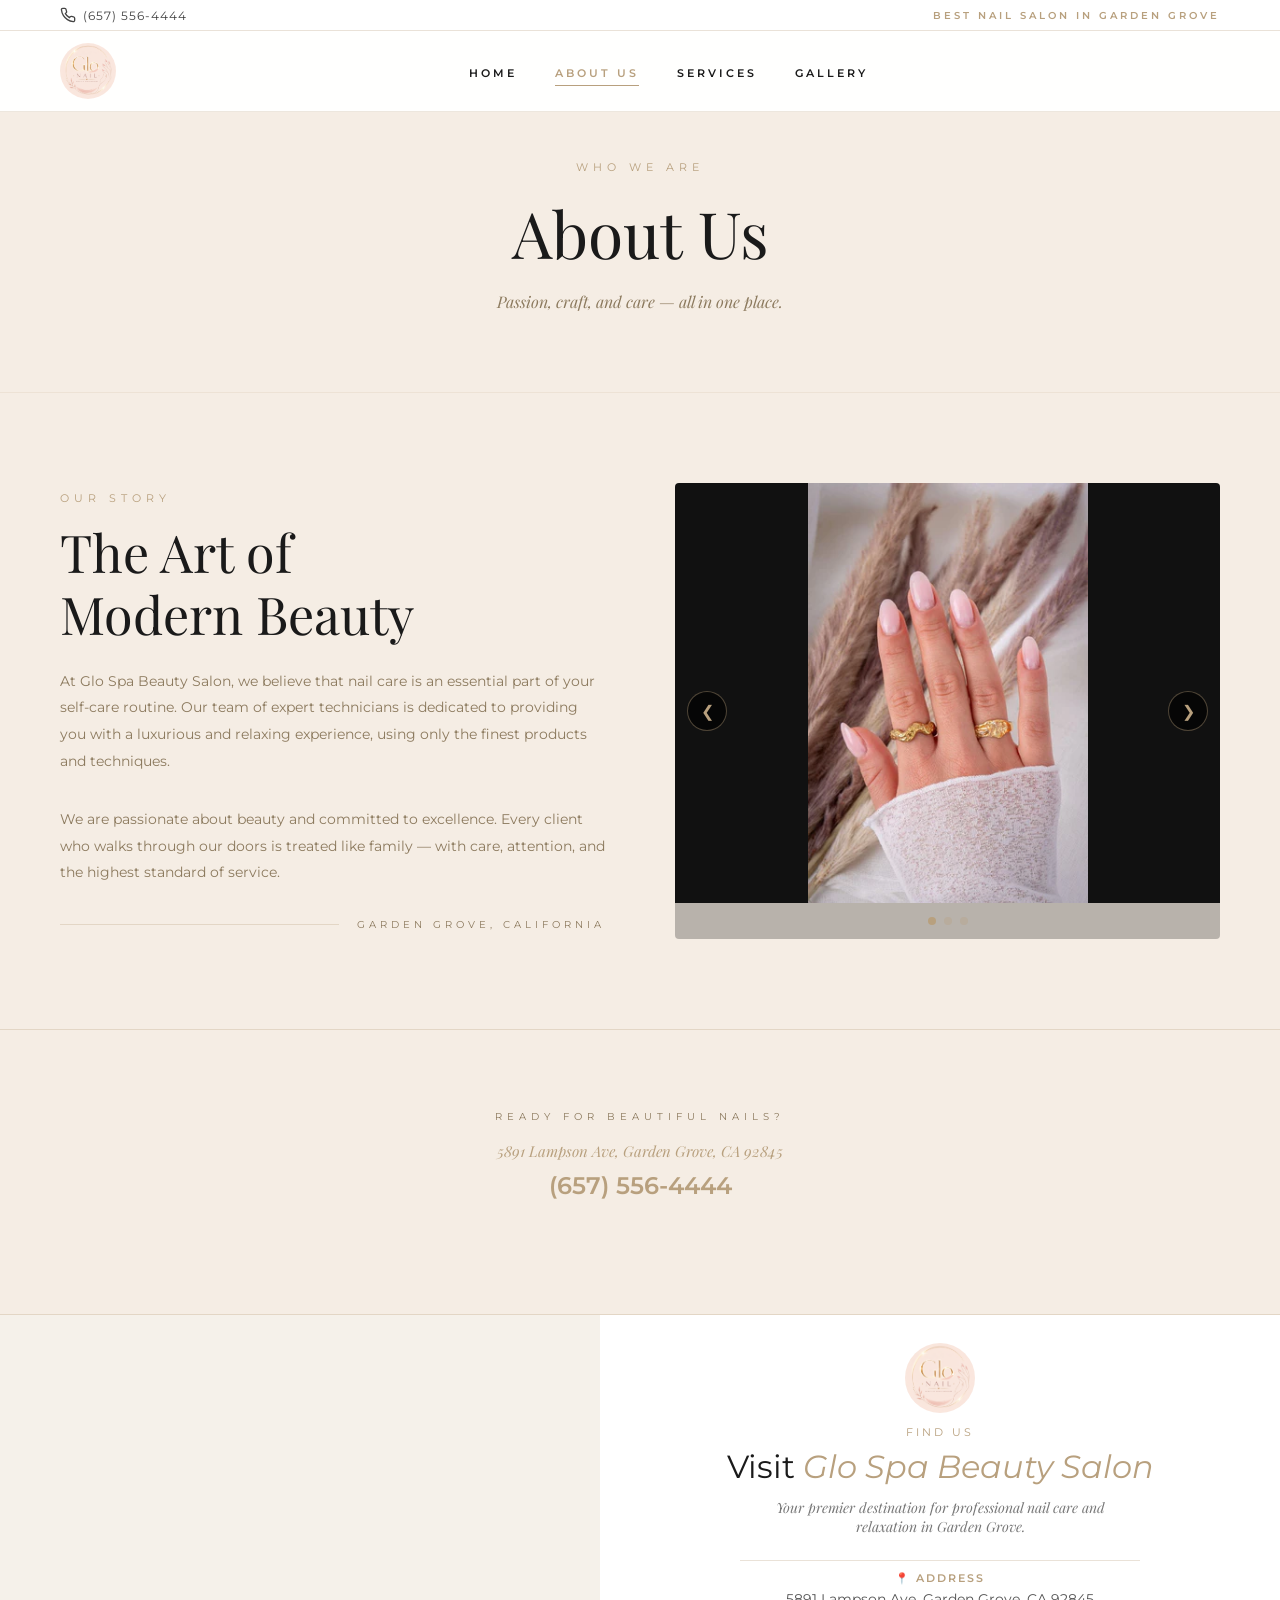
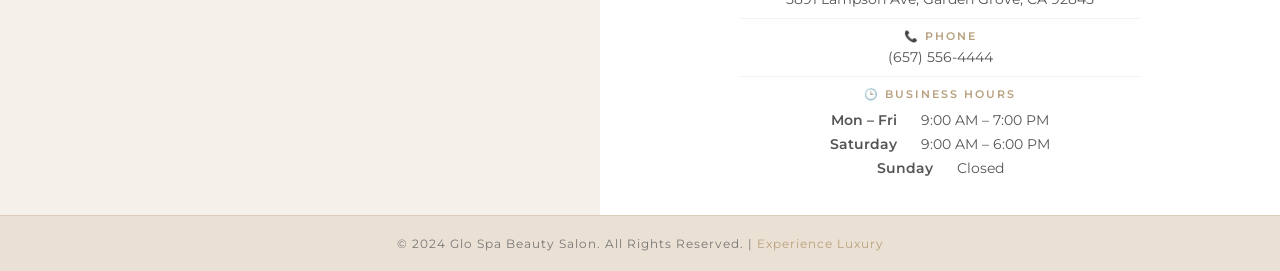
==== commit e83cedb0: "Update working hours" ====
--- a/about.html
+++ b/about.html
@@ -129,7 +129,7 @@
         {
           "@type": "OpeningHoursSpecification",
           "dayOfWeek": ["Monday", "Tuesday", "Wednesday", "Thursday", "Friday"],
-          "opens": "09:30",
+          "opens": "09:00",
           "closes": "19:00"
         },
         {
@@ -137,12 +137,6 @@
           "dayOfWeek": "Saturday",
           "opens": "09:00",
           "closes": "18:00"
-        },
-        {
-          "@type": "OpeningHoursSpecification",
-          "dayOfWeek": "Sunday",
-          "opens": "10:00",
-          "closes": "17:00"
         }
       ]
     }
@@ -275,7 +269,7 @@
                         <div style="display: flex; flex-direction: column; align-items: center; gap: 6px;">
                             <div style="display: flex; justify-content: center; gap: 24px; font-size: 14px; color: #555555; width: 100%;">
                                 <span style="font-weight: 600;">Mon – Fri</span>
-                                <span>9:30 AM – 7:00 PM</span>
+                                <span>9:00 AM – 7:00 PM</span>
                             </div>
                             <div style="display: flex; justify-content: center; gap: 24px; font-size: 14px; color: #555555; width: 100%;">
                                 <span style="font-weight: 600;">Saturday</span>
@@ -283,7 +277,7 @@
                             </div>
                             <div style="display: flex; justify-content: center; gap: 24px; font-size: 14px; color: #555555; width: 100%;">
                                 <span style="font-weight: 600;">Sunday</span>
-                                <span>10:00 AM – 5:00 PM</span>
+                                <span>Closed</span>
                             </div>
                         </div>
                     </div>
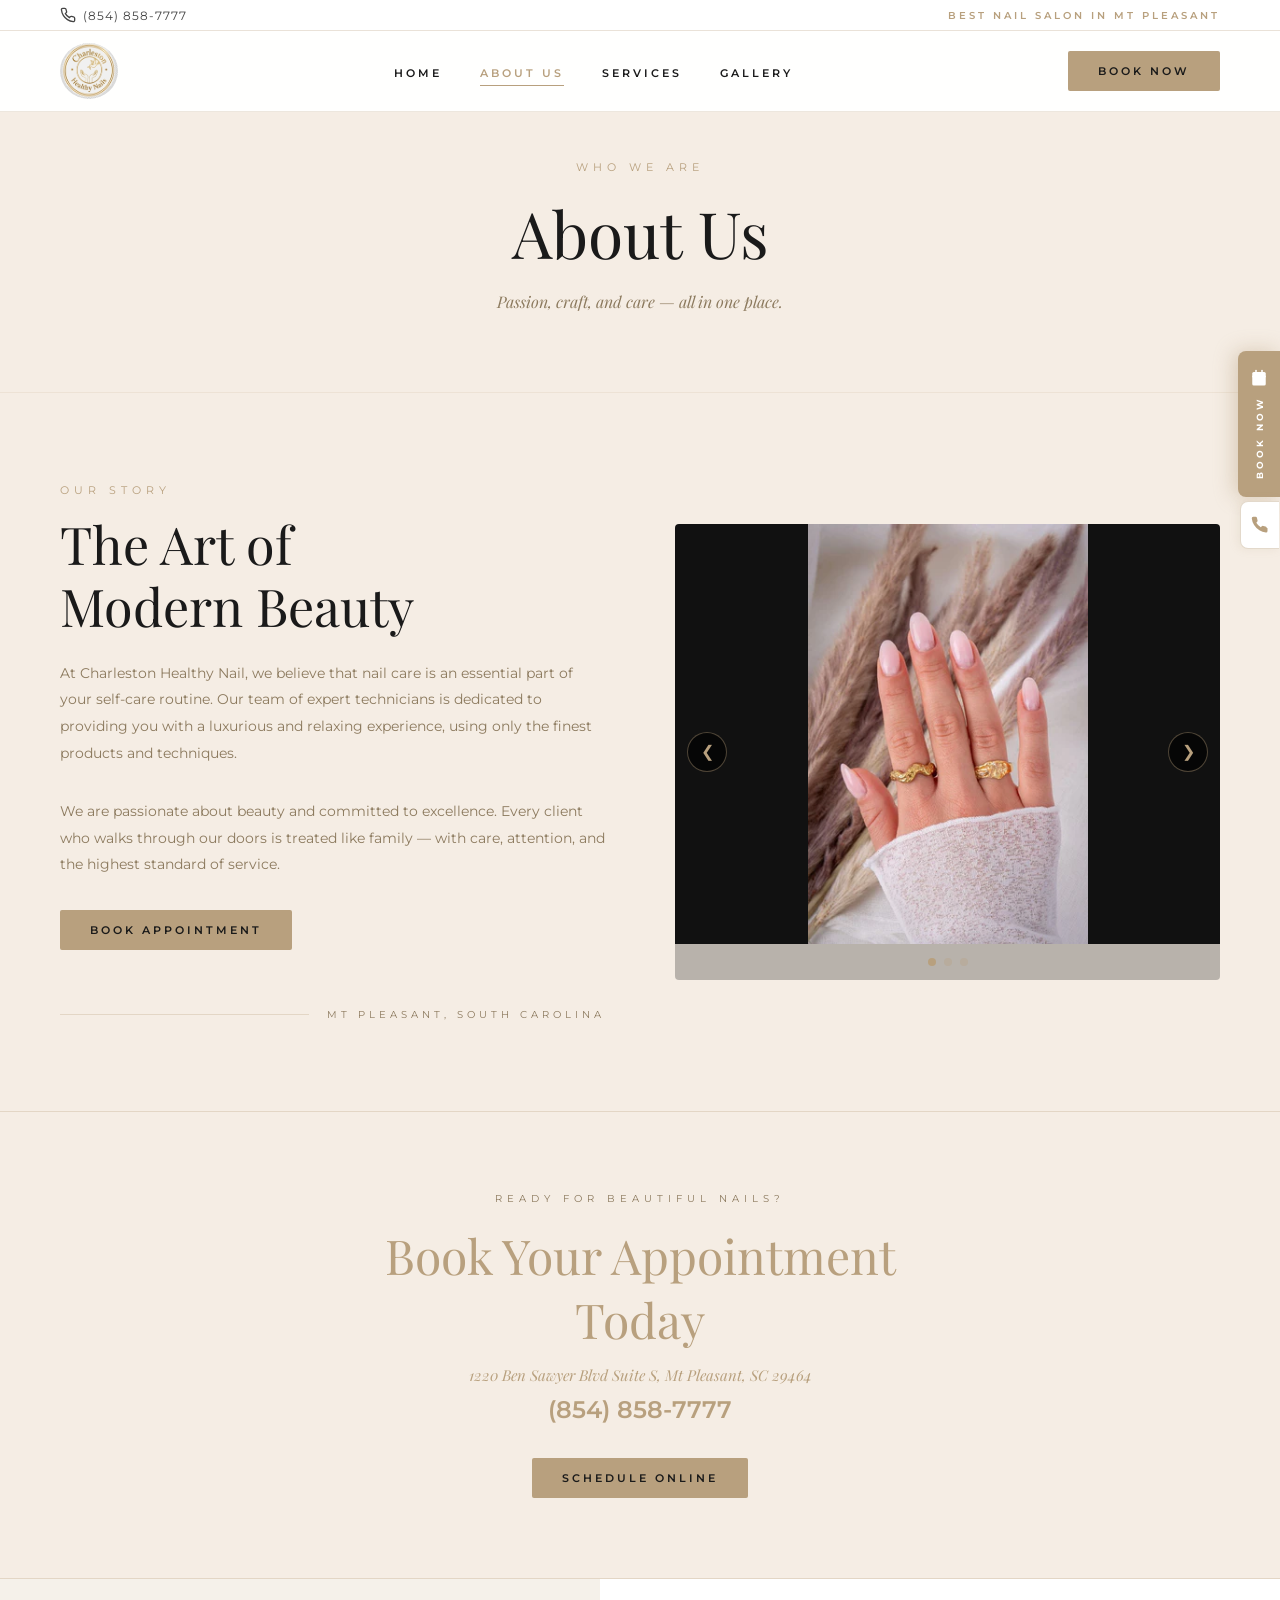
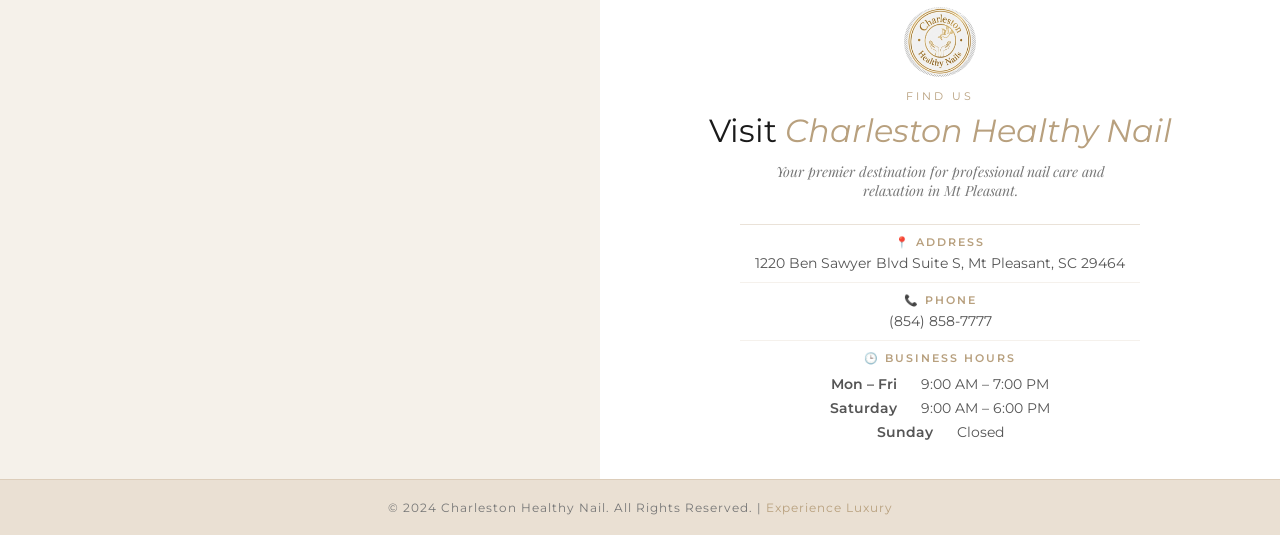
==== commit d09cbd70: "Restore Charleston Healthy Nail branding with updated working hours" ====
--- a/about.html
+++ b/about.html
@@ -3,15 +3,15 @@
 <head>
     <meta charset="UTF-8">
     <meta name="viewport" content="width=device-width, initial-scale=1.0">
-    <title>About Us | Best Nail Salon in Garden Grove SC | Glo Spa Beauty Salon</title>
-    <meta name="description" content="Looking for the best nail salon in Garden Grove SC? Glo Spa Beauty Salon offers top-rated manicures, pedicures, acrylics, dipping powder, lashes, and waxing. Book your appointment today!">
+    <title>About Us | Best Nail Salon in Mt Pleasant SC | Charleston Healthy Nail</title>
+    <meta name="description" content="Looking for the best nail salon in Mt Pleasant SC? Charleston Healthy Nail offers top-rated manicures, pedicures, acrylics, dipping powder, lashes, and waxing. Book your appointment today!">
 
     <!-- Google Fonts -->
     <link href="https://fonts.googleapis.com/css2?family=Playfair+Display:ital,wght@0,400;0,500;0,600;0,700;1,400&family=Montserrat:wght@300;400;500;600&display=swap" rel="stylesheet">
 
     <!-- CSS -->
     <link rel="stylesheet" href="styles.min.css">
-    <link rel="icon" type="image/jpeg" href="glo-logo.PNG">
+    <link rel="icon" type="image/jpeg" href="logo.png">
 
     <style>
         /* ===== TEXT LOGO ===== */
@@ -101,9 +101,9 @@
     </style>
 
     <!-- Open Graph SEO -->
-    <meta property="og:title" content="About Us | Glo Spa Beauty Salon">
-    <meta property="og:description" content="Glo Spa Beauty Salon in Garden Grove offers premium manicures, pedicures, acrylics, and more. Experience luxury nail care with our expert technicians.">
-    <meta property="og:image" content="glo-logo.PNG">
+    <meta property="og:title" content="About Us | Charleston Healthy Nail">
+    <meta property="og:description" content="Charleston Healthy Nail in Mt Pleasant offers premium manicures, pedicures, acrylics, and more. Experience luxury nail care with our expert technicians.">
+    <meta property="og:image" content="logo.png">
     <meta property="og:type" content="website">
     <meta property="og:locale" content="en_US">
     
@@ -112,24 +112,24 @@
     {
       "@context": "https://schema.org",
       "@type": "NailSalon",
-      "name": "Glo Spa Beauty Salon",
-      "image": "glo-logo.PNG",
+      "name": "Charleston Healthy Nail",
+      "image": "logo.png",
       "@id": "",
       "url": "#",
-      "telephone": "(657) 556-4444",
+      "telephone": "(854) 858-7777",
       "address": {
         "@type": "PostalAddress",
-        "streetAddress": "5891 Lampson Ave",
-        "addressLocality": "Garden Grove",
+        "streetAddress": "1220 Ben Sawyer Blvd Suite S",
+        "addressLocality": "Mt Pleasant",
         "addressRegion": "CA",
-        "postalCode": "92845",
+        "postalCode": "29464",
         "addressCountry": "US"
       },
       "openingHoursSpecification": [
         {
           "@type": "OpeningHoursSpecification",
           "dayOfWeek": ["Monday", "Tuesday", "Wednesday", "Thursday", "Friday"],
-          "opens": "09:00",
+          "opens": "09:30",
           "closes": "19:00"
         },
         {
@@ -137,6 +137,12 @@
           "dayOfWeek": "Saturday",
           "opens": "09:00",
           "closes": "18:00"
+        },
+        {
+          "@type": "OpeningHoursSpecification",
+          "dayOfWeek": "Sunday",
+          "opens": "10:00",
+          "closes": "17:00"
         }
       ]
     }
@@ -149,13 +155,13 @@
         <div class="top-bar">
             <div class="container top-bar-inner">
                 <div class="top-contact">
-                    <a href="tel:6575564444" class="phone-link">
+                    <a href="tel:8548587777" class="phone-link">
                         <svg width="16" height="16" viewBox="0 0 24 24" fill="none" stroke="currentColor" stroke-width="2"><path d="M22 16.92v3a2 2 0 0 1-2.18 2 19.79 19.79 0 0 1-8.63-3.07 19.5 19.5 0 0 1-6-6 19.79 19.79 0 0 1-3.07-8.67A2 2 0 0 1 4.11 2h3a2 2 0 0 1 2 1.72 12.84 12.84 0 0 0 .7 2.81 2 2 0 0 1-.45 2.11L8.09 9.91a16 16 0 0 0 6 6l1.27-1.27a2 2 0 0 1 2.11-.45 12.84 12.84 0 0 0 2.81.7A2 2 0 0 1 22 16.92z"></path></svg>
-                        (657) 556-4444
+                        (854) 858-7777
                     </a>
                 </div>
                 <div class="top-cta">
-                    <span class="accent-color">BEST NAIL SALON IN GARDEN GROVE</span>
+                    <span class="accent-color">BEST NAIL SALON IN MT PLEASANT</span>
                 </div>
             </div>
         </div>
@@ -164,7 +170,7 @@
             <div class="container header-inner">
                 <div class="logo-area">
                     <a href="index.html" class="logo">
-                        <img src="glo-logo.PNG" alt="Glo Spa Beauty Salon" class="logo-img">
+                        <img src="logo.png" alt="Charleston Healthy Nail" class="logo-img">
                     </a>
                 </div>
 
@@ -178,7 +184,7 @@
                 </div>
 
                 <div class="header-actions">
-                    
+                    <a href="https://iluvnails5221.simplepos.us/" target="_blank" class="btn btn-gold">Book Now</a>
                     <button class="mobile-menu-toggle">
                         <span></span>
                         <span></span>
@@ -202,12 +208,12 @@
             <div class="feature-text">
                 <p class="feature-subtitle">Our Story</p>
                 <h2 class="feature-heading">The Art of <br>Modern Beauty</h2>
-                <p class="feature-paragraph">At Glo Spa Beauty Salon, we believe that nail care is an essential part of your self-care routine. Our team of expert technicians is dedicated to providing you with a luxurious and relaxing experience, using only the finest products and techniques.</p>
+                <p class="feature-paragraph">At Charleston Healthy Nail, we believe that nail care is an essential part of your self-care routine. Our team of expert technicians is dedicated to providing you with a luxurious and relaxing experience, using only the finest products and techniques.</p>
                 <p class="feature-paragraph">We are passionate about beauty and committed to excellence. Every client who walks through our doors is treated like family — with care, attention, and the highest standard of service.</p>
-                
+                <a href="https://iluvnails5221.simplepos.us/" target="_blank" class="btn btn-gold feature-btn">Book Appointment</a>
                 <div class="feature-footer">
                     <span class="feature-footer-line"></span>
-                    <span class="feature-address">GARDEN GROVE, CALIFORNIA</span>
+                    <span class="feature-address">MT PLEASANT, SOUTH CAROLINA</span>
                 </div>
             </div>
             <div class="feature-images">
@@ -217,9 +223,9 @@
                         <button class="nav-btn next-btn" onclick="moveSlider(1)">❯</button>
                     </div>
                     <div class="slider-track" id="aboutSlider">
-                        <div class="slide"><img src="builder_gel_1.webp" alt="About Glo Spa Beauty Salon 1"></div>
-                        <div class="slide"><img src="builder_gel_2.webp" alt="About Glo Spa Beauty Salon 2"></div>
-                        <div class="slide"><img src="builder_gel_3.jpeg" alt="About Glo Spa Beauty Salon 3"></div>
+                        <div class="slide"><img src="builder_gel_1.webp" alt="About Charleston Healthy Nail 1"></div>
+                        <div class="slide"><img src="builder_gel_2.webp" alt="About Charleston Healthy Nail 2"></div>
+                        <div class="slide"><img src="builder_gel_3.jpeg" alt="About Charleston Healthy Nail 3"></div>
                     </div>
                     <div class="slider-dots" id="sliderDots"></div>
                 </div>
@@ -232,10 +238,10 @@
         <div class="container">
             <div class="cta-inner">
                 <p class="cta-subtitle">READY FOR BEAUTIFUL NAILS?</p>
-                
-                <p class="cta-address" style="color: var(--primary-gold);">5891 Lampson Ave, Garden Grove, CA 92845</p>
-                <a href="tel:6575564444" class="cta-phone" style="color: var(--primary-gold);">(657) 556-4444</a>
-                
+                <h2 class="cta-heading" style="color: var(--primary-gold);">Book Your Appointment Today</h2>
+                <p class="cta-address" style="color: var(--primary-gold);">1220 Ben Sawyer Blvd Suite S, Mt Pleasant, SC 29464</p>
+                <a href="tel:8548587777" class="cta-phone" style="color: var(--primary-gold);">(854) 858-7777</a>
+                <a href="https://iluvnails5221.simplepos.us/" target="_blank" class="btn btn-gold cta-btn">Schedule Online</a>
             </div>
         </div>
     </section>
@@ -244,25 +250,25 @@
     <footer class="site-footer" style="background-color: #F5F1EA;">
         <div class="footer-container" style="display: flex; flex-wrap: wrap; min-height: 320px;">
             <div class="footer-map-container" style="flex: 1; min-width: 300px; min-height: 320px;">
-                <iframe src="https://www.google.com/maps/embed?pb=!1m18!1m12!1m3!1d3353.6496336306013!2d-79.8599915!3d32.7955951!2m3!1f0!2f0!3f0!3m2!1i1024!2i768!4f13.1!3m3!1m2!1s0x88fe709fe0f11a43%3A0xc3ec5dc780d6b63d!2s1220%20Ben%20Sawyer%20Blvd%20Suite%20S%2C%20Mt%20Pleasant%2C%20SC%2092845!5e0!3m2!1sen!2sus!4v1712800000000!5m2!1sen!2sus" width="100%" height="100%" style="border:0;" allowfullscreen="" loading="lazy"></iframe>
+                <iframe src="https://www.google.com/maps/embed?pb=!1m18!1m12!1m3!1d3353.6496336306013!2d-79.8599915!3d32.7955951!2m3!1f0!2f0!3f0!3m2!1i1024!2i768!4f13.1!3m3!1m2!1s0x88fe709fe0f11a43%3A0xc3ec5dc780d6b63d!2s1220%20Ben%20Sawyer%20Blvd%20Suite%20S%2C%20Mt%20Pleasant%2C%20SC%2029464!5e0!3m2!1sen!2sus!4v1712800000000!5m2!1sen!2sus" width="100%" height="100%" style="border:0;" allowfullscreen="" loading="lazy"></iframe>
             </div>
             <div class="footer-info-container" style="flex: 1; padding: 28px 40px; background-color: #ffffff; display: flex; flex-direction: column; align-items: center; justify-content: center; text-align: center;">
                 <div style="margin-bottom: 12px;">
                     <a href="index.html" class="logo">
-                        <img src="glo-logo.PNG" alt="Glo Spa Beauty Salon" class="logo-img footer-logo-img">
+                        <img src="logo.png" alt="Charleston Healthy Nail" class="logo-img footer-logo-img">
                     </a>
                 </div>
                 <p style="color: var(--primary-gold); font-size: 11px; letter-spacing: 3px; text-transform: uppercase; margin-bottom: 8px;">Find Us</p>
-                <h2 style="color: #1a1a1a; font-size: 32px; margin-bottom: 12px; font-weight: 400;">Visit <span style="color: var(--primary-gold); font-style: italic;">Glo Spa Beauty Salon</span></h2>
-                <p style="color: #777777; font-family: var(--font-heading); font-style: italic; font-size: 14px; margin-bottom: 24px; max-width: 380px;">Your premier destination for professional nail care and relaxation in Garden Grove.</p>
+                <h2 style="color: #1a1a1a; font-size: 32px; margin-bottom: 12px; font-weight: 400;">Visit <span style="color: var(--primary-gold); font-style: italic;">Charleston Healthy Nail</span></h2>
+                <p style="color: #777777; font-family: var(--font-heading); font-style: italic; font-size: 14px; margin-bottom: 24px; max-width: 380px;">Your premier destination for professional nail care and relaxation in Mt Pleasant.</p>
                 <div style="width: 100%; max-width: 400px;">
                     <div style="padding: 10px 0; border-top: 1px solid rgba(184,160,126,0.3);">
                         <span style="display: block; font-size: 11px; color: var(--primary-gold); letter-spacing: 2px; text-transform: uppercase; margin-bottom: 4px; font-weight: 600;">📍 Address</span>
-                        <a href="https://maps.google.com/?q=1220+Ben+Sawyer+Blvd+Suite+S,+Mt+Pleasant,+SC+92845" target="_blank" style="font-size: 14px; color: #555555;">5891 Lampson Ave, Garden Grove, CA 92845</a>
+                        <a href="https://maps.google.com/?q=1220+Ben+Sawyer+Blvd+Suite+S,+Mt+Pleasant,+SC+29464" target="_blank" style="font-size: 14px; color: #555555;">1220 Ben Sawyer Blvd Suite S, Mt Pleasant, SC 29464</a>
                     </div>
                     <div style="padding: 10px 0; border-top: 1px solid rgba(184,160,126,0.15);">
                         <span style="display: block; font-size: 11px; color: var(--primary-gold); letter-spacing: 2px; text-transform: uppercase; margin-bottom: 4px; font-weight: 600;">📞 Phone</span>
-                        <a href="tel:6575564444" style="font-size: 14px; color: #555555;">(657) 556-4444</a>
+                        <a href="tel:8548587777" style="font-size: 14px; color: #555555;">(854) 858-7777</a>
                     </div>
                     <div style="padding: 10px 0; border-top: 1px solid rgba(184,160,126,0.15);">
                         <span style="display: block; font-size: 11px; color: var(--primary-gold); letter-spacing: 2px; text-transform: uppercase; margin-bottom: 10px; font-weight: 600;">🕒 Business Hours</span>
@@ -285,12 +291,21 @@
             </div>
         </div>
         <div class="footer-bottom">
-            <p>&copy; 2024 Glo Spa Beauty Salon. All Rights Reserved. | <span style="color: var(--primary-gold);">Experience Luxury</span></p>
+            <p>&copy; 2024 Charleston Healthy Nail. All Rights Reserved. | <span style="color: var(--primary-gold);">Experience Luxury</span></p>
         </div>
     </footer>
 
 
-    
+    <!-- Floating Book Now -->
+    <div class="floating-book">
+        <a href="https://iluvnails5221.simplepos.us/" target="_blank" class="float-book-btn" aria-label="Book Appointment">
+            <svg viewBox="0 0 24 24" xmlns="http://www.w3.org/2000/svg"><rect x="3" y="4" width="18" height="18" rx="2" ry="2"/><line x1="16" y1="2" x2="16" y2="6" stroke="#ffffff" stroke-width="2" stroke-linecap="round"/><line x1="8" y1="2" x2="8" y2="6" stroke="#ffffff" stroke-width="2" stroke-linecap="round"/><line x1="3" y1="10" x2="21" y2="10" stroke="#ffffff" stroke-width="2"/></svg>
+            <span>Book Now</span>
+        </a>
+        <a href="tel:8548587777" class="float-call-btn" aria-label="Call Us">
+            <svg viewBox="0 0 24 24" xmlns="http://www.w3.org/2000/svg"><path d="M22 16.92v3a2 2 0 0 1-2.18 2 19.79 19.79 0 0 1-8.63-3.07A19.5 19.5 0 0 1 4.11 12a19.79 19.79 0 0 1-3.07-8.67A2 2 0 0 1 3 1.11h3a2 2 0 0 1 2 1.72c.127.96.361 1.903.7 2.81a2 2 0 0 1-.45 2.11L7.09 8.91a16 16 0 0 0 6 6l1.27-1.27a2 2 0 0 1 2.11-.45c.907.339 1.85.573 2.81.7A2 2 0 0 1 21 16h.92z"/></svg>
+        </a>
+    </div>
 
     <!-- Scripts -->
     <script>
